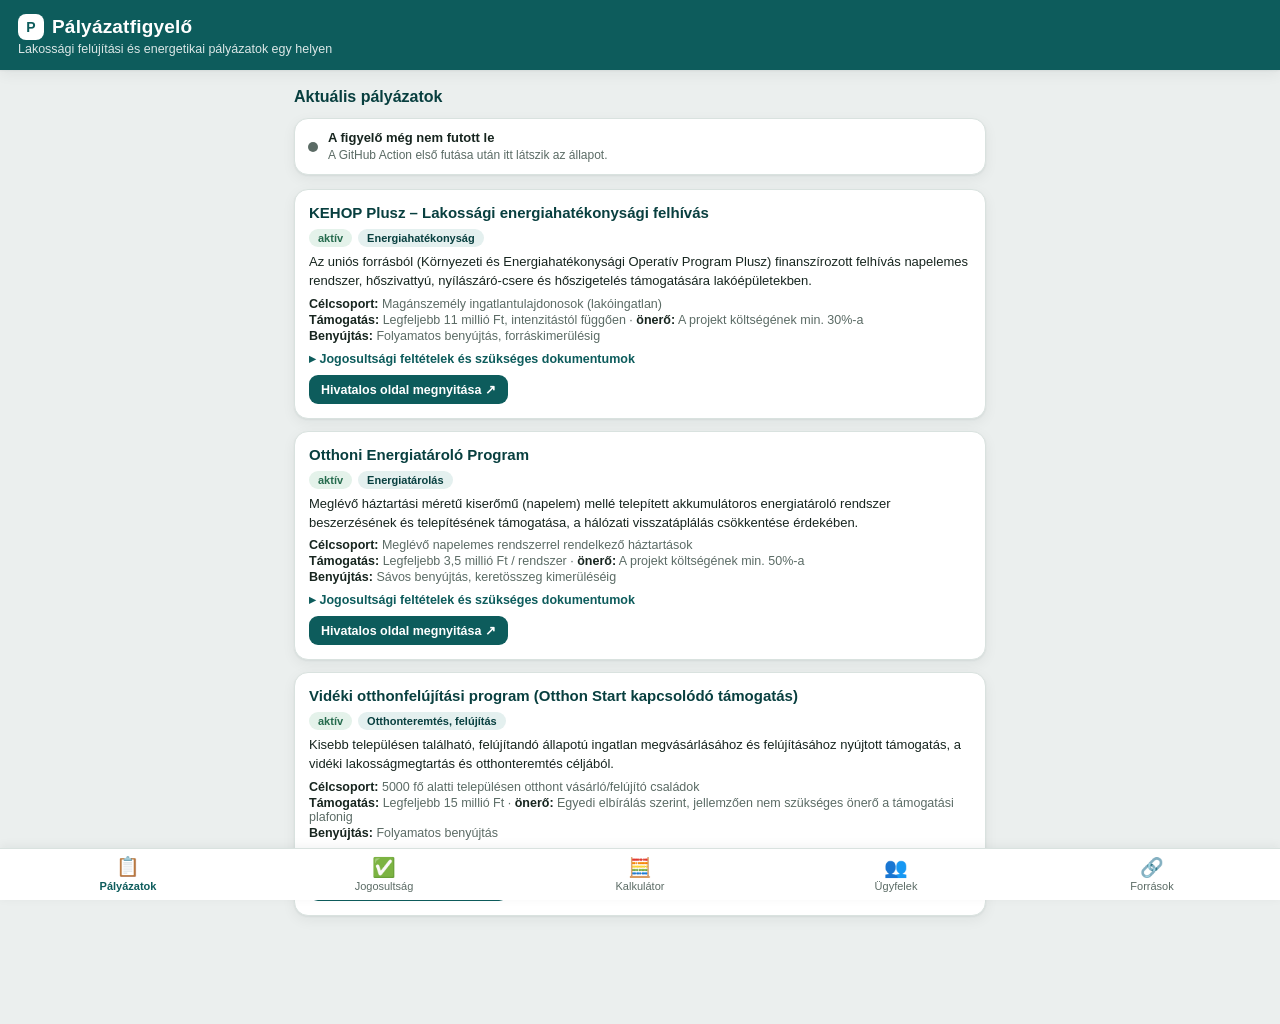
==== palyazatfigyelo.html @ 21b7b40d "Pályázatfigyelő PWA: localStorage, adat-kiszervezés, hírfigyelő és GitHub Actions - palyazatfigyelo." ====
<!doctype html>
<html lang="hu">
<head>
<meta charset="UTF-8">
<meta name="viewport" content="width=device-width, initial-scale=1, viewport-fit=cover">
<title>Pályázatfigyelő</title>
<meta name="description" content="Lakossági felújítási és energetikai pályázatok (KEHOP Plusz, Otthoni Energiatároló Program, vidéki otthonfelújítás) nyomon követése, jogosultság-ellenőrzés, kalkulátor és ügyfélkezelés.">

<!-- PWA -->
<link rel="manifest" href="manifest.json">
<meta name="theme-color" content="#0D5C5C">

<!-- iOS / apple specifikus meta tagek: enélkül kezdőképernyőről nem standalone-ként indul -->
<meta name="apple-mobile-web-app-capable" content="yes">
<meta name="mobile-web-app-capable" content="yes">
<meta name="apple-mobile-web-app-status-bar-style" content="black-translucent">
<meta name="apple-mobile-web-app-title" content="Pályázatfigyelő">
<link rel="apple-touch-icon" href="icons/apple-touch-icon.png">
<link rel="icon" type="image/png" sizes="192x192" href="icons/icon-192.png">
<link rel="icon" type="image/png" sizes="512x512" href="icons/icon-512.png">

<style>
  :root{
    --teal:#0D5C5C;
    --teal-dark:#083F3F;
    --teal-light:#E4F0EF;
    --bg:#EBEFEE;
    --card:#FFFFFF;
    --ink:#17251F;
    --muted:#5B6B65;
    --line:#D9E2DF;
    --amber:#B8681B;
    --amber-bg:#FBEEE0;
    --red:#A6332B;
    --red-bg:#FBE7E5;
    --green:#256B4D;
    --green-bg:#E4F2EA;
    --radius:14px;
    --shadow:0 1px 2px rgba(15,40,35,.06), 0 4px 14px rgba(15,40,35,.06);
  }
  *{box-sizing:border-box;}
  html,body{margin:0;padding:0;}
  body{
    background:var(--bg);
    color:var(--ink);
    font-family:"Segoe UI",-apple-system,BlinkMacSystemFont,Roboto,"Helvetica Neue",Arial,sans-serif;
    -webkit-font-smoothing:antialiased;
    min-height:100vh;
    padding-bottom:calc(72px + env(safe-area-inset-bottom));
  }
  header.appbar{
    position:sticky; top:0; z-index:20;
    background:var(--teal);
    color:#fff;
    padding:calc(14px + env(safe-area-inset-top)) 18px 14px;
    box-shadow:var(--shadow);
  }
  header.appbar h1{
    margin:0; font-size:19px; font-weight:700; letter-spacing:.2px;
    display:flex; align-items:center; gap:8px;
  }
  header.appbar h1 .logo{
    width:26px;height:26px;border-radius:8px;background:#fff;color:var(--teal);
    display:flex;align-items:center;justify-content:center;font-weight:800;font-size:14px;
    flex:none;
  }
  header.appbar p{margin:2px 0 0;font-size:12.5px;opacity:.85;}

  main{max-width:720px;margin:0 auto;padding:16px 14px 24px;}
  section.tab{display:none;}
  section.tab.active{display:block;animation:fade .15s ease-out;}
  @keyframes fade{from{opacity:0;transform:translateY(4px);}to{opacity:1;transform:none;}}

  h2.tab-title{font-size:16px;margin:2px 0 12px;color:var(--teal-dark);}

  nav.tabbar{
    position:fixed; bottom:0; left:0; right:0; z-index:30;
    background:#fff; border-top:1px solid var(--line);
    display:flex;
    padding-bottom:env(safe-area-inset-bottom);
    box-shadow:0 -2px 10px rgba(15,40,35,.06);
  }
  nav.tabbar button{
    flex:1; background:none; border:none; cursor:pointer;
    display:flex; flex-direction:column; align-items:center; gap:3px;
    padding:9px 2px 8px; color:var(--muted); font-size:11px; font-family:inherit;
  }
  nav.tabbar button .ico{font-size:19px;line-height:1;}
  nav.tabbar button.active{color:var(--teal);font-weight:700;}
  nav.tabbar button.active .ico{transform:translateY(-1px);}

  /* Status bar (figyelő) */
  .watchbar{
    display:flex; align-items:center; gap:10px;
    background:var(--card); border:1px solid var(--line); border-radius:var(--radius);
    padding:11px 13px; margin-bottom:14px; box-shadow:var(--shadow); cursor:pointer;
  }
  .watchbar .dot{width:10px;height:10px;border-radius:50%;flex:none;background:var(--muted);}
  .watchbar.ok .dot{background:var(--green);}
  .watchbar.alert .dot{background:var(--red);}
  .watchbar.warn .dot{background:var(--amber);}
  .watchbar .txt{flex:1;min-width:0;}
  .watchbar .txt b{display:block;font-size:13px;}
  .watchbar .txt span{font-size:12px;color:var(--muted);}
  .watchbar .badge-new{
    background:var(--red); color:#fff; font-size:10.5px; font-weight:700;
    padding:2px 7px; border-radius:20px; flex:none;
  }

  /* Cards */
  .card{
    background:var(--card); border:1px solid var(--line); border-radius:var(--radius);
    padding:14px; margin-bottom:12px; box-shadow:var(--shadow);
  }
  .card h3{margin:0 0 4px; font-size:15px; color:var(--teal-dark);}
  .card .meta-row{display:flex;flex-wrap:wrap;gap:6px;margin:8px 0 6px;}
  .pill{
    font-size:11px; font-weight:600; padding:3px 9px; border-radius:20px;
    background:var(--teal-light); color:var(--teal-dark);
  }
  .pill.status-aktív{background:var(--green-bg);color:var(--green);}
  .pill.status-tervezett{background:var(--amber-bg);color:var(--amber);}
  .pill.status-lezárt{background:var(--red-bg);color:var(--red);}
  .pill.changed{background:var(--red-bg);color:var(--red);}
  .summary{font-size:13px;color:var(--ink);line-height:1.45;margin:6px 0;}
  .kv{font-size:12.5px;color:var(--muted);margin:2px 0;}
  .kv b{color:var(--ink);font-weight:600;}
  details{margin-top:8px;}
  details summary{cursor:pointer;font-size:12.5px;color:var(--teal);font-weight:600;list-style:none;}
  details summary::-webkit-details-marker{display:none;}
  details summary::before{content:"▸ ";}
  details[open] summary::before{content:"▾ ";}
  details ul{margin:8px 0 0;padding-left:18px;font-size:12.5px;color:var(--ink);}
  details ul li{margin-bottom:4px;}
  .card .link{
    display:inline-block;margin-top:9px;font-size:12.5px;font-weight:700;color:#fff;
    background:var(--teal);padding:7px 12px;border-radius:9px;text-decoration:none;
  }

  /* Forms / inputs */
  label{display:block;font-size:12.5px;font-weight:600;color:var(--ink);margin:10px 0 4px;}
  input[type=text],input[type=number],input[type=tel],input[type=email],select,textarea{
    width:100%;padding:10px 11px;border:1px solid var(--line);border-radius:10px;
    font-size:14px;font-family:inherit;background:#fff;color:var(--ink);
  }
  textarea{min-height:64px;resize:vertical;}
  .radiorow{display:flex;gap:8px;margin-top:4px;flex-wrap:wrap;}
  .radiorow button{
    flex:1;min-width:70px;padding:9px 6px;border-radius:10px;border:1px solid var(--line);
    background:#fff;font-size:12.5px;font-weight:600;color:var(--muted);cursor:pointer;font-family:inherit;
  }
  .radiorow button.sel{background:var(--teal);border-color:var(--teal);color:#fff;}
  .btn{
    display:inline-block;background:var(--teal);color:#fff;border:none;border-radius:10px;
    padding:10px 16px;font-size:13.5px;font-weight:700;cursor:pointer;font-family:inherit;
  }
  .btn.secondary{background:#fff;color:var(--teal);border:1px solid var(--teal);}
  .btn.danger{background:var(--red);}
  .btn-row{display:flex;gap:8px;margin-top:12px;flex-wrap:wrap;}

  .q-card{background:var(--card);border:1px solid var(--line);border-radius:var(--radius);padding:13px;margin-bottom:10px;box-shadow:var(--shadow);}
  .q-card p{margin:0 0 6px;font-size:13.5px;font-weight:600;}
  .elig-result{border-radius:var(--radius);padding:13px;margin-bottom:12px;border:1px solid var(--line);}
  .elig-result.good{background:var(--green-bg);border-color:var(--green);}
  .elig-result.bad{background:var(--red-bg);border-color:var(--red);}
  .elig-result.unknown{background:var(--amber-bg);border-color:var(--amber);}
  .elig-result h4{margin:0 0 4px;font-size:14px;}
  .elig-result p{margin:0;font-size:12.5px;color:var(--muted);}

  .checklist label.chk{display:flex;align-items:center;gap:8px;font-weight:500;font-size:13px;margin:6px 0;}
  .checklist input[type=checkbox]{width:17px;height:17px;accent-color:var(--teal);flex:none;}

  .calc-result{
    margin-top:14px;background:var(--teal);color:#fff;border-radius:var(--radius);padding:16px;
  }
  .calc-result .amount{font-size:26px;font-weight:800;}
  .calc-result .label{font-size:12px;opacity:.85;margin-bottom:2px;}
  .calc-result .note{font-size:11.5px;opacity:.8;margin-top:8px;}

  .client-card .top-row{display:flex;justify-content:space-between;align-items:flex-start;gap:8px;}
  .client-card .name{font-size:15px;font-weight:700;}
  .empty{color:var(--muted);font-size:13px;text-align:center;padding:26px 10px;}
  .disclaimer{font-size:11.5px;color:var(--muted);text-align:center;margin-top:18px;line-height:1.5;}
  select.status-select{margin-top:8px;}

  ::selection{background:var(--teal-light);}
</style>
</head>
<body>

<header class="appbar">
  <h1><span class="logo">P</span> Pályázatfigyelő</h1>
  <p>Lakossági felújítási és energetikai pályázatok egy helyen</p>
</header>

<main>

  <!-- 1. PÁLYÁZATOK -->
  <section id="tab-palyazatok" class="tab active">
    <h2 class="tab-title">Aktuális pályázatok</h2>
    <div id="watchbar" class="watchbar">
      <span class="dot"></span>
      <span class="txt"><b>Figyelő betöltése…</b><span>—</span></span>
    </div>
    <div id="programList"></div>
  </section>

  <!-- 2. JOGOSULTSÁG -->
  <section id="tab-jogosultsag" class="tab">
    <h2 class="tab-title">Jogosultság-ellenőrzés</h2>
    <p class="kv" style="margin-bottom:10px;">Válaszolj az alábbi kérdésekre, és megmutatjuk, mely programoknak felelhetsz meg. A válaszok csak a saját eszközödön, helyben tárolódnak.</p>
    <div id="questionList"></div>
    <h2 class="tab-title" style="margin-top:18px;">Eredmény</h2>
    <div id="eligResults"></div>
  </section>

  <!-- 3. KALKULÁTOR -->
  <section id="tab-kalkulator" class="tab">
    <h2 class="tab-title">Támogatás-kalkulátor</h2>
    <p class="kv" style="margin-bottom:6px;">Tájékoztató jellegű becslés a várható támogatás összegéről — nem helyettesíti a hivatalos elbírálást.</p>
    <label for="calcProgram">Program</label>
    <select id="calcProgram"></select>
    <label for="calcCost">Tervezett bruttó projektköltség (Ft)</label>
    <input type="number" id="calcCost" min="0" step="10000" placeholder="pl. 8000000">
    <div class="btn-row"><button class="btn" id="calcBtn">Becslés kiszámítása</button></div>
    <div id="calcResult"></div>
  </section>

  <!-- 4. ÜGYFELEK -->
  <section id="tab-ugyfelek" class="tab">
    <h2 class="tab-title">Ügyfelek</h2>
    <details id="newClientBox">
      <summary style="font-size:13.5px;">+ Új ügyfél / projekt hozzáadása</summary>
      <div class="card" style="margin-top:8px;">
        <label for="cName">Név</label>
        <input type="text" id="cName" placeholder="Kovács Anna">
        <label for="cContact">Elérhetőség</label>
        <input type="text" id="cContact" placeholder="telefon vagy e-mail">
        <label for="cProgram">Érintett program</label>
        <select id="cProgram"></select>
        <label for="cNote">Megjegyzés</label>
        <textarea id="cNote" placeholder="pl. napelemes rendszer cseréje, 6 kW"></textarea>
        <div class="btn-row"><button class="btn" id="addClientBtn">Ügyfél mentése</button></div>
      </div>
    </details>
    <div id="clientList" style="margin-top:12px;"></div>
  </section>

  <!-- 5. FORRÁSOK -->
  <section id="tab-forrasok" class="tab">
    <h2 class="tab-title">Hivatalos és figyelt források</h2>
    <div id="sourceWatchbar" class="watchbar"><span class="dot"></span><span class="txt"><b>Figyelő betöltése…</b><span>—</span></span></div>
    <div id="sourceList"></div>
    <p class="disclaimer">Az adatok tájékoztató jellegűek, a mindenkori hivatalos feltételeket a fenti forrásokon ellenőrizd. A figyelő a forrásoldalak szöveges tartalmának változását észleli, nem a hivatalos állásfoglalást helyettesíti.</p>
  </section>

</main>

<nav class="tabbar">
  <button data-tab="palyazatok" class="active"><span class="ico">📋</span>Pályázatok</button>
  <button data-tab="jogosultsag"><span class="ico">✅</span>Jogosultság</button>
  <button data-tab="kalkulator"><span class="ico">🧮</span>Kalkulátor</button>
  <button data-tab="ugyfelek"><span class="ico">👥</span>Ügyfelek</button>
  <button data-tab="forrasok"><span class="ico">🔗</span>Források</button>
</nav>

<script>
(function(){
  "use strict";

  /* ============================================================
     1. TÁROLÁS — localStorage-alapú, async wrapper.
     A hívó kód sGet/sSet-et await-tel hívja, mintha külső storage
     lenne; privát böngészőmódban / letiltott localStorage esetén
     memóriabeli fallback-re esik vissza, nem dob hibát.
     ============================================================ */
  const memoryStore = {};
  async function sGet(key, fallback){
    try{
      const raw = window.localStorage.getItem(key);
      if(raw === null || raw === undefined) return fallback;
      return JSON.parse(raw);
    }catch(err){
      return Object.prototype.hasOwnProperty.call(memoryStore, key) ? memoryStore[key] : fallback;
    }
  }
  async function sSet(key, value){
    try{
      window.localStorage.setItem(key, JSON.stringify(value));
    }catch(err){
      memoryStore[key] = value;
    }
    return value;
  }

  const KEY_CHECKS = "pf:checks";     // { [clientId]: { [docIndex]: bool } }
  const KEY_PROJECTS = "pf:projects"; // [{ id, name, contact, programId, status, note, createdAt }]
  const KEY_ANSWERS = "pf:answers";   // { [questionId]: "yes"|"no"|"unknown" }
  const KEY_WEEKLY = "pf:weekly";     // { lastSeenRunAt: ISO|null }

  /* ============================================================
     2. ADATOK — programs.json / sources.json fetch, beágyazott
     fallback offline / fetch-hiba esetén.
     ============================================================ */
  const FALLBACK_PROGRAMS = [
    {
      id:"kehop-plusz", name:"KEHOP Plusz – Lakossági energiahatékonysági felhívás", shortName:"KEHOP Plusz",
      category:"Energiahatékonyság", targetGroup:"Magánszemély ingatlantulajdonosok",
      subsidyType:"Vissza nem térítendő támogatás", maxAmount:"Legfeljebb 11 millió Ft",
      ownContribution:"min. 30%", deadline:"Folyamatos, forráskimerülésig", status:"aktív",
      summary:"Napelem, hőszivattyú, nyílászáró-csere és hőszigetelés támogatása lakóépületekben.",
      eligibility:["Tulajdonos vagy résztulajdonos","Életvitelszerű lakhatás","Nincs köztartozás"],
      requiredDocs:["Tulajdoni lap","Energetikai tanúsítvány","Kivitelezői árajánlat"],
      applyUrl:"https://www.palyazat.gov.hu/palyazatok", watchUrl:"https://www.palyazat.gov.hu/palyazatok", lastChanged:null
    },
    {
      id:"energiatarolo", name:"Otthoni Energiatároló Program", shortName:"Energiatároló Program",
      category:"Energiatárolás", targetGroup:"Meglévő napelemes háztartások",
      subsidyType:"Vissza nem térítendő támogatás", maxAmount:"Legfeljebb 3,5 millió Ft",
      ownContribution:"min. 50%", deadline:"Sávos, keretkimerülésig", status:"aktív",
      summary:"Akkumulátoros energiatároló telepítésének támogatása meglévő napelem mellé.",
      eligibility:["Van engedélyezett napelemes rendszer","Engedélyes kivitelező telepít"],
      requiredDocs:["Kiserőmű engedély","Kivitelezői ajánlat"],
      applyUrl:"https://kormany.hu/energiaugyi-miniszterium/hirek", watchUrl:"https://kormany.hu/energiaugyi-miniszterium/hirek", lastChanged:null
    },
    {
      id:"videki-otthonfelujitas", name:"Vidéki otthonfelújítási program", shortName:"Vidéki otthonfelújítás",
      category:"Otthonteremtés, felújítás", targetGroup:"Kistelepülésen otthont vásárlók",
      subsidyType:"Vissza nem térítendő támogatás", maxAmount:"Legfeljebb 15 millió Ft",
      ownContribution:"egyedi elbírálás", deadline:"Folyamatos", status:"aktív",
      summary:"Kistelepülésen ingatlan vásárlásához és felújításához nyújtott támogatás.",
      eligibility:["5000 fő alatti település","Beköltözési szándék"],
      requiredDocs:["Adásvételi szerződés / tulajdoni lap","Felújítási árajánlat"],
      applyUrl:"https://www.otthonstartprogram.hu/", watchUrl:"https://www.otthonstartprogram.hu/", lastChanged:null
    }
  ];
  const FALLBACK_SOURCES = [
    {id:"palyazat-gov-felhivasok", name:"Pályázat.gov.hu – Aktuális felhívások", url:"https://www.palyazat.gov.hu/palyazatok", category:"Hivatalos pályázati portál", description:"Hivatalos felhívás-kereső."},
    {id:"energiaugyi-miniszterium-hirek", name:"Energiaügyi Minisztérium – Hírek", url:"https://kormany.hu/energiaugyi-miniszterium/hirek", category:"Minisztériumi hírfolyam", description:"Tárcaközlemények."},
    {id:"otthon-start-program", name:"Otthon Start Program", url:"https://www.otthonstartprogram.hu/", category:"Programoldal", description:"Hivatalos tájékoztató oldal."}
  ];

  let PROGRAMS = [];
  let SOURCES = [];
  let CHANGES = null;

  async function loadJSON(path, fallback){
    try{
      const res = await fetch(path, {cache:"no-store"});
      if(!res.ok) throw new Error("HTTP "+res.status);
      return await res.json();
    }catch(err){
      return fallback;
    }
  }

  /* ============================================================
     3. TAB VÁLTÁS
     ============================================================ */
  document.querySelectorAll("nav.tabbar button").forEach(btn=>{
    btn.addEventListener("click", ()=>{
      const tab = btn.dataset.tab;
      document.querySelectorAll("nav.tabbar button").forEach(b=>b.classList.toggle("active", b===btn));
      document.querySelectorAll("section.tab").forEach(s=>s.classList.toggle("active", s.id==="tab-"+tab));
      if(tab==="jogosultsag") renderEligibility();
    });
  });

  /* ============================================================
     4. FIGYELŐ SÁV (data/changes.json)
     ============================================================ */
  function fmtDateTime(iso){
    if(!iso) return "—";
    try{
      const d = new Date(iso);
      return d.toLocaleString("hu-HU", {year:"numeric",month:"2-digit",day:"2-digit",hour:"2-digit",minute:"2-digit"});
    }catch(e){ return iso; }
  }

  function changedUrlsSet(){
    const set = new Set();
    if(CHANGES && Array.isArray(CHANGES.results)){
      CHANGES.results.forEach(r=>{ if(r.changed) set.add(r.url); });
    }
    return set;
  }

  async function renderWatchbars(){
    const els = [document.getElementById("watchbar"), document.getElementById("sourceWatchbar")];
    if(!CHANGES){
      els.forEach(el=>{
        el.className = "watchbar";
        el.querySelector(".txt b").textContent = "A figyelő még nem futott le";
        el.querySelector(".txt span").textContent = "A GitHub Action első futása után itt látszik az állapot.";
      });
      return;
    }
    const results = Array.isArray(CHANGES.results) ? CHANGES.results : [];
    const changedCount = results.filter(r=>r.changed).length;
    const keywordCount = results.filter(r=>r.keywordHit).length;
    const errorCount = results.filter(r=>r.status==="error").length;
    const staleCount = results.filter(r=>(r.consecutiveFailures||0) >= 3).length;

    const weekly = await sGet(KEY_WEEKLY, {lastSeenRunAt:null});
    const isNew = CHANGES.runAt && CHANGES.runAt !== weekly.lastSeenRunAt && (changedCount>0);

    let cls = "ok", title, sub;
    if(keywordCount>0){
      cls="alert";
      title = keywordCount+" forrásnál kulcsszavas találat (pl. határidő, felfüggesztés)";
    } else if(changedCount>0){
      cls="warn";
      title = changedCount+" forrás tartalma változott";
    } else {
      title = "Nincs új változás egyik figyelt forrásnál sem";
    }
    sub = "Utolsó ellenőrzés: "+fmtDateTime(CHANGES.runAt);
    if(errorCount>0) sub += " · "+errorCount+" forrás nem volt elérhető";
    if(staleCount>0) sub += " · "+staleCount+" forrás 3+ próbálkozás óta nem elérhető, ellenőrizd";

    els.forEach(el=>{
      el.className = "watchbar "+cls;
      el.querySelector(".txt b").textContent = title;
      el.querySelector(".txt span").textContent = sub;
      const existingBadge = el.querySelector(".badge-new");
      if(existingBadge) existingBadge.remove();
      if(isNew){
        const b = document.createElement("span");
        b.className = "badge-new";
        b.textContent = "ÚJ";
        el.appendChild(b);
      }
      el.onclick = async ()=>{
        if(CHANGES.runAt) await sSet(KEY_WEEKLY, {lastSeenRunAt: CHANGES.runAt});
        renderWatchbars();
      };
    });
  }

  /* ============================================================
     5. PÁLYÁZATOK TAB
     ============================================================ */
  function renderPrograms(){
    const wrap = document.getElementById("programList");
    wrap.innerHTML = "";
    const changed = changedUrlsSet();
    if(PROGRAMS.length===0){
      wrap.innerHTML = '<p class="empty">Nincs betölthető pályázati adat.</p>';
      return;
    }
    PROGRAMS.forEach(p=>{
      const isChanged = p.watchUrl && changed.has(p.watchUrl);
      const el = document.createElement("div");
      el.className = "card";
      el.innerHTML = `
        <h3>${escapeHtml(p.name)}</h3>
        <div class="meta-row">
          <span class="pill status-${escapeHtml(p.status||"")}">${escapeHtml(p.status||"")}</span>
          <span class="pill">${escapeHtml(p.category||"")}</span>
          ${isChanged ? '<span class="pill changed">⚡ változás észlelve</span>' : ""}
        </div>
        <p class="summary">${escapeHtml(p.summary||"")}</p>
        <p class="kv"><b>Célcsoport:</b> ${escapeHtml(p.targetGroup||"—")}</p>
        <p class="kv"><b>Támogatás:</b> ${escapeHtml(p.maxAmount||"—")} · <b>önerő:</b> ${escapeHtml(p.ownContribution||"—")}</p>
        <p class="kv"><b>Benyújtás:</b> ${escapeHtml(p.deadline||"—")}</p>
        <details>
          <summary>Jogosultsági feltételek és szükséges dokumentumok</summary>
          <ul>${(p.eligibility||[]).map(e=>`<li>${escapeHtml(e)}</li>`).join("")}</ul>
          <ul>${(p.requiredDocs||[]).map(e=>`<li>📄 ${escapeHtml(e)}</li>`).join("")}</ul>
        </details>
        ${p.applyUrl ? `<a class="link" href="${escapeAttr(p.applyUrl)}" target="_blank" rel="noopener">Hivatalos oldal megnyitása ↗</a>` : ""}
      `;
      wrap.appendChild(el);
    });
  }

  /* ============================================================
     6. JOGOSULTSÁG TAB
     ============================================================ */
  const QUESTIONS = [
    {id:"owner", text:"Ön tulajdonosa vagy résztulajdonosa a felújítandó / megvásárolandó ingatlannak?"},
    {id:"resident", text:"Az ingatlan lakófunkciójú, és Ön életvitelszerűen ott lakik (vagy oda költözik)?"},
    {id:"no_debt", text:"Nincs Önnek vagy háztartásának köztartozása?"},
    {id:"small_settlement", text:"Az ingatlan 5000 fő alatti településen található?"},
    {id:"has_solar", text:"Van már működő, engedélyezett napelemes rendszere?"}
  ];
  // Melyik program mely kérdésekre vár "yes" választ a valószínű jogosultsághoz
  const PROGRAM_REQUIREMENTS = {
    "kehop-plusz": ["owner","resident","no_debt"],
    "energiatarolo": ["has_solar","no_debt"],
    "videki-otthonfelujitas": ["small_settlement","resident","no_debt"]
  };

  let answersCache = null;

  async function renderQuestions(){
    answersCache = await sGet(KEY_ANSWERS, {});
    const wrap = document.getElementById("questionList");
    wrap.innerHTML = "";
    QUESTIONS.forEach(q=>{
      const cur = answersCache[q.id] || "unknown";
      const el = document.createElement("div");
      el.className = "q-card";
      el.innerHTML = `
        <p>${escapeHtml(q.text)}</p>
        <div class="radiorow" data-q="${q.id}">
          <button data-v="yes" class="${cur==='yes'?'sel':''}">Igen</button>
          <button data-v="no" class="${cur==='no'?'sel':''}">Nem</button>
          <button data-v="unknown" class="${cur==='unknown'?'sel':''}">Nem tudom</button>
        </div>
      `;
      wrap.appendChild(el);
    });
    wrap.querySelectorAll(".radiorow button").forEach(btn=>{
      btn.addEventListener("click", async ()=>{
        const row = btn.closest(".radiorow");
        const qid = row.dataset.q;
        answersCache[qid] = btn.dataset.v;
        row.querySelectorAll("button").forEach(b=>b.classList.toggle("sel", b===btn));
        await sSet(KEY_ANSWERS, answersCache);
        renderEligibilityResults();
      });
    });
  }

  function renderEligibilityResults(){
    const wrap = document.getElementById("eligResults");
    wrap.innerHTML = "";
    if(!answersCache) return;
    PROGRAMS.forEach(p=>{
      const req = PROGRAM_REQUIREMENTS[p.id] || [];
      let good=0, bad=0, unknown=0;
      req.forEach(qid=>{
        const a = answersCache[qid];
        if(a==="yes") good++;
        else if(a==="no") bad++;
        else unknown++;
      });
      let cls, title;
      if(req.length===0 || (good===0 && bad===0 && unknown===0)){
        cls="unknown"; title="Nincs elég információ";
      } else if(bad>0){
        cls="bad"; title="Valószínűleg nem felel meg";
      } else if(unknown>0){
        cls="unknown"; title="Töltsd ki a hiányzó válaszokat";
      } else {
        cls="good"; title="Valószínűleg jogosult";
      }
      const el = document.createElement("div");
      el.className = "elig-result "+cls;
      el.innerHTML = `<h4>${escapeHtml(p.shortName||p.name)} — ${title}</h4><p>${escapeHtml(p.summary||"")}</p>`;
      wrap.appendChild(el);
    });
  }

  async function renderEligibility(){
    await renderQuestions();
    renderEligibilityResults();
  }

  /* ============================================================
     7. KALKULÁTOR TAB
     ============================================================ */
  // Egyszerűsített, tájékoztató jellegű intenzitás- és plafonértékek programonként.
  const CALC_RULES = {
    "kehop-plusz": {intensity:0.70, cap:11000000},
    "energiatarolo": {intensity:0.50, cap:3500000},
    "videki-otthonfelujitas": {intensity:1.00, cap:15000000}
  };

  function populateProgramSelects(){
    const selects = [document.getElementById("calcProgram"), document.getElementById("cProgram")];
    selects.forEach(sel=>{
      sel.innerHTML = "";
      PROGRAMS.forEach(p=>{
        const opt = document.createElement("option");
        opt.value = p.id;
        opt.textContent = p.shortName || p.name;
        sel.appendChild(opt);
      });
    });
  }

  document.getElementById("calcBtn").addEventListener("click", ()=>{
    const progId = document.getElementById("calcProgram").value;
    const cost = parseFloat(document.getElementById("calcCost").value);
    const resultEl = document.getElementById("calcResult");
    const prog = PROGRAMS.find(p=>p.id===progId);
    if(!prog || !cost || cost<=0){
      resultEl.innerHTML = '<p class="empty">Adj meg egy érvényes projektköltséget a becsléshez.</p>';
      return;
    }
    const rule = CALC_RULES[progId] || {intensity:0.5, cap:5000000};
    const raw = cost * rule.intensity;
    const grant = Math.min(raw, rule.cap);
    resultEl.innerHTML = `
      <div class="calc-result">
        <div class="label">Becsült támogatás — ${escapeHtml(prog.shortName||prog.name)}</div>
        <div class="amount">${Math.round(grant).toLocaleString("hu-HU")} Ft</div>
        <div class="note">Számítás: projektköltség × ${Math.round(rule.intensity*100)}%, legfeljebb ${rule.cap.toLocaleString("hu-HU")} Ft. A tényleges összeg a felhívás aktuális feltételeitől függ — ez csak tájékoztató becslés.</div>
      </div>
    `;
  });

  /* ============================================================
     8. ÜGYFELEK TAB
     ============================================================ */
  const STATUSES = ["érdeklődő","előkészítés alatt","benyújtva","elbírálás alatt","jóváhagyva","elutasítva"];

  function uid(){ return "c"+Date.now().toString(36)+Math.random().toString(36).slice(2,7); }

  async function renderClients(){
    const projects = await sGet(KEY_PROJECTS, []);
    const checks = await sGet(KEY_CHECKS, {});
    const wrap = document.getElementById("clientList");
    wrap.innerHTML = "";
    if(projects.length===0){
      wrap.innerHTML = '<p class="empty">Még nincs felvett ügyfél. Az adatok kizárólag ezen az eszközön, helyben tárolódnak.</p>';
      return;
    }
    projects.slice().reverse().forEach(c=>{
      const prog = PROGRAMS.find(p=>p.id===c.programId);
      const docs = prog ? (prog.requiredDocs||[]) : [];
      const clientChecks = checks[c.id] || {};
      const doneCount = docs.filter((_,i)=>clientChecks[i]).length;
      const el = document.createElement("div");
      el.className = "card client-card";
      el.innerHTML = `
        <div class="top-row">
          <div>
            <div class="name">${escapeHtml(c.name)}</div>
            <div class="kv">${escapeHtml(c.contact||"")}</div>
          </div>
          <button class="btn danger" data-del="${c.id}" style="padding:6px 10px;font-size:11.5px;">Törlés</button>
        </div>
        <p class="kv" style="margin-top:8px;"><b>Program:</b> ${escapeHtml(prog ? (prog.shortName||prog.name) : "—")}</p>
        ${c.note ? `<p class="summary">${escapeHtml(c.note)}</p>` : ""}
        <label style="margin-top:10px;">Állapot</label>
        <select class="status-select" data-status="${c.id}">
          ${STATUSES.map(s=>`<option value="${escapeAttr(s)}" ${s===c.status?"selected":""}>${escapeHtml(s)}</option>`).join("")}
        </select>
        ${docs.length ? `
          <details ${doneCount>0 && doneCount<docs.length ? "open":""}>
            <summary>Dokumentum-checklist (${doneCount}/${docs.length})</summary>
            <div class="checklist">
              ${docs.map((d,i)=>`
                <label class="chk">
                  <input type="checkbox" data-check="${c.id}" data-idx="${i}" ${clientChecks[i]?"checked":""}>
                  ${escapeHtml(d)}
                </label>
              `).join("")}
            </div>
          </details>
        ` : ""}
      `;
      wrap.appendChild(el);
    });

    wrap.querySelectorAll("[data-del]").forEach(btn=>{
      btn.addEventListener("click", async ()=>{
        if(!confirm("Biztosan törlöd ezt az ügyfelet? A művelet nem vonható vissza.")) return;
        const id = btn.dataset.del;
        const list = (await sGet(KEY_PROJECTS, [])).filter(c=>c.id!==id);
        await sSet(KEY_PROJECTS, list);
        const allChecks = await sGet(KEY_CHECKS, {});
        delete allChecks[id];
        await sSet(KEY_CHECKS, allChecks);
        renderClients();
      });
    });
    wrap.querySelectorAll("[data-status]").forEach(sel=>{
      sel.addEventListener("change", async ()=>{
        const id = sel.dataset.status;
        const list = await sGet(KEY_PROJECTS, []);
        const item = list.find(c=>c.id===id);
        if(item){ item.status = sel.value; await sSet(KEY_PROJECTS, list); }
      });
    });
    wrap.querySelectorAll("[data-check]").forEach(cb=>{
      cb.addEventListener("change", async ()=>{
        const id = cb.dataset.check;
        const idx = cb.dataset.idx;
        const allChecks = await sGet(KEY_CHECKS, {});
        if(!allChecks[id]) allChecks[id] = {};
        allChecks[id][idx] = cb.checked;
        await sSet(KEY_CHECKS, allChecks);
      });
    });
  }

  document.getElementById("addClientBtn").addEventListener("click", async ()=>{
    const name = document.getElementById("cName").value.trim();
    if(!name){ alert("Add meg az ügyfél nevét."); return; }
    const newClient = {
      id: uid(),
      name,
      contact: document.getElementById("cContact").value.trim(),
      programId: document.getElementById("cProgram").value,
      status: STATUSES[0],
      note: document.getElementById("cNote").value.trim(),
      createdAt: new Date().toISOString()
    };
    const list = await sGet(KEY_PROJECTS, []);
    list.push(newClient);
    await sSet(KEY_PROJECTS, list);
    document.getElementById("cName").value = "";
    document.getElementById("cContact").value = "";
    document.getElementById("cNote").value = "";
    document.getElementById("newClientBox").open = false;
    renderClients();
  });

  /* ============================================================
     9. FORRÁSOK TAB
     ============================================================ */
  function renderSources(){
    const wrap = document.getElementById("sourceList");
    wrap.innerHTML = "";
    if(SOURCES.length===0){
      wrap.innerHTML = '<p class="empty">Nincs betölthető forrás.</p>';
      return;
    }
    const statusById = {};
    if(CHANGES && Array.isArray(CHANGES.results)){
      CHANGES.results.forEach(r=>{ statusById[r.id] = r; });
    }
    SOURCES.forEach(s=>{
      const st = statusById[s.id];
      let badge = "";
      if(st){
        if(st.status==="error") badge = '<span class="pill" style="background:var(--red-bg);color:var(--red);">nem elérhető</span>';
        else if(st.keywordHit) badge = '<span class="pill changed">⚡ kulcsszavas találat</span>';
        else if(st.changed) badge = '<span class="pill changed">változás</span>';
      }
      const el = document.createElement("div");
      el.className = "card";
      el.innerHTML = `
        <h3>${escapeHtml(s.name)}</h3>
        <div class="meta-row"><span class="pill">${escapeHtml(s.category||"")}</span>${badge}</div>
        <p class="summary">${escapeHtml(s.description||"")}</p>
        <a class="link" href="${escapeAttr(s.url)}" target="_blank" rel="noopener">Megnyitás ↗</a>
      `;
      wrap.appendChild(el);
    });
  }

  /* ============================================================
     10. SEGÉDFÜGGVÉNYEK
     ============================================================ */
  function escapeHtml(str){
    return String(str==null?"":str).replace(/[&<>"']/g, c=>({
      "&":"&amp;","<":"&lt;",">":"&gt;",'"':"&quot;","'":"&#39;"
    }[c]));
  }
  function escapeAttr(str){ return escapeHtml(str); }

  /* ============================================================
     11. INDÍTÁS
     ============================================================ */
  async function init(){
    const [programs, sources, changes] = await Promise.all([
      loadJSON("data/programs.json", FALLBACK_PROGRAMS),
      loadJSON("data/sources.json", FALLBACK_SOURCES),
      loadJSON("data/changes.json", null)
    ]);
    PROGRAMS = programs;
    SOURCES = sources;
    CHANGES = changes;

    renderPrograms();
    renderSources();
    populateProgramSelects();
    renderClients();
    await renderWatchbars();
  }

  init();

  // Service worker regisztráció (csak https / localhost, támogatott böngészőben)
  if("serviceWorker" in navigator){
    window.addEventListener("load", ()=>{
      navigator.serviceWorker.register("sw.js").catch(()=>{ /* néma hiba: SW nélkül is működik az app */ });
    });
  }
})();
</script>
</body>
</html>
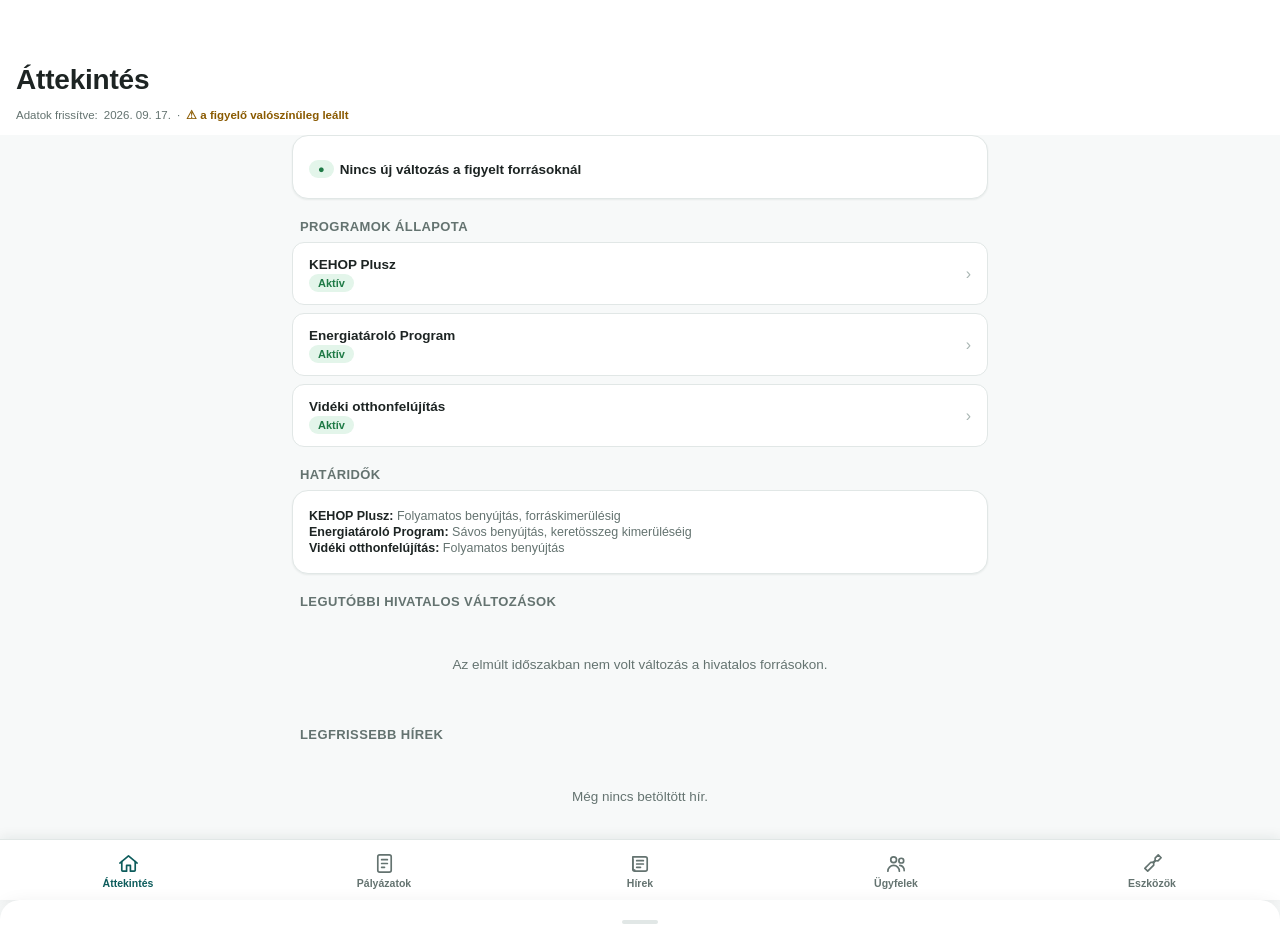
==== commit 5de4b96c: "feat: teljes felület-újratervezés (§1-§2) — hash routing, 5 fül, dark mode, forrás-tier jelvények Át" ====
--- a/palyazatfigyelo.html
+++ b/palyazatfigyelo.html
@@ -4,11 +4,12 @@
 <meta charset="UTF-8">
 <meta name="viewport" content="width=device-width, initial-scale=1, viewport-fit=cover">
 <title>Pályázatfigyelő</title>
-<meta name="description" content="Lakossági felújítási és energetikai pályázatok (KEHOP Plusz, Otthoni Energiatároló Program, vidéki otthonfelújítás) nyomon követése, jogosultság-ellenőrzés, kalkulátor és ügyfélkezelés.">
+<meta name="description" content="Lakossági felújítási és energetikai pályázatok (KEHOP Plusz, Otthoni Energiatároló Program, vidéki otthonfelújítás) nyomon követése, jogosultság-ellenőrzés, kalkulátor, ügyfélkezelés és hírfigyelés.">
 
 <!-- PWA -->
 <link rel="manifest" href="manifest.json">
-<meta name="theme-color" content="#0D5C5C">
+<meta name="theme-color" content="#0D5C5C" media="(prefers-color-scheme: light)">
+<meta name="theme-color" content="#121615" media="(prefers-color-scheme: dark)">
 
 <!-- iOS / apple specifikus meta tagek: enélkül kezdőképernyőről nem standalone-ként indul -->
 <meta name="apple-mobile-web-app-capable" content="yes">
@@ -20,215 +21,372 @@
 <link rel="icon" type="image/png" sizes="512x512" href="icons/icon-512.png">
 
 <style>
+  /* ============================================================
+     DESIGN TOKENS
+     ============================================================ */
   :root{
     --teal:#0D5C5C;
     --teal-dark:#083F3F;
     --teal-light:#E4F0EF;
-    --bg:#EBEFEE;
-    --card:#FFFFFF;
-    --ink:#17251F;
-    --muted:#5B6B65;
-    --line:#D9E2DF;
-    --amber:#B8681B;
-    --amber-bg:#FBEEE0;
-    --red:#A6332B;
-    --red-bg:#FBE7E5;
-    --green:#256B4D;
-    --green-bg:#E4F2EA;
-    --radius:14px;
-    --shadow:0 1px 2px rgba(15,40,35,.06), 0 4px 14px rgba(15,40,35,.06);
-  }
+    --on-teal:#FFFFFF;
+
+    /* 9-lépéses hideg szürke skála */
+    --gray-50:#F7F9F9;
+    --gray-100:#EEF2F1;
+    --gray-200:#E1E7E6;
+    --gray-300:#CBD5D3;
+    --gray-400:#A9B6B3;
+    --gray-500:#84928F;
+    --gray-600:#647370;
+    --gray-700:#4A5654;
+    --gray-800:#333D3B;
+    --gray-900:#1D2423;
+
+    --bg:var(--gray-50);
+    --surface:#FFFFFF;
+    --surface-2:var(--gray-100);
+    --ink:var(--gray-900);
+    --muted:var(--gray-600);
+    --line:var(--gray-200);
+    --overlay:rgba(20,28,26,.42);
+
+    --status-open-fg:#1F7A46;       --status-open-bg:#E3F5EA;
+    --status-suspended-fg:#8A5A00;  --status-suspended-bg:#FCEFD6;
+    --status-closed-fg:#B3261E;     --status-closed-bg:#FBE7E5;
+    --status-announced-fg:#1D5FC2;  --status-announced-bg:#E5EEFC;
+
+    --tier-official-fg:#1D5FC2;   --tier-official-bg:#E5EEFC;
+    --tier-press-fg:#6B4EA6;      --tier-press-bg:#EFE8FB;
+    --tier-aggregator-fg:#647370; --tier-aggregator-bg:#EEF2F1;
+
+    --radius-sm:8px; --radius-md:12px; --radius-lg:16px;
+    --shadow-sm:0 1px 2px rgba(15,40,35,.07);
+    --shadow-md:0 6px 20px rgba(15,40,35,.10);
+    --sp-1:4px; --sp-2:8px; --sp-3:12px; --sp-4:16px; --sp-5:20px; --sp-6:24px; --sp-8:32px;
+    --font:-apple-system,BlinkMacSystemFont,"Segoe UI",Roboto,"Helvetica Neue",Arial,sans-serif;
+    --header-h:56px;
+    --tabbar-h:60px;
+    --motion-fast:170ms;
+  }
+  @media (prefers-color-scheme: dark){
+    :root:not([data-theme="light"]){
+      --bg:#121615; --surface:#1B211F; --surface-2:#222927;
+      --ink:#EDF3F1; --muted:#9BAAA7; --line:#2B3331;
+      --overlay:rgba(0,0,0,.55);
+      --teal:#57CFCF; --teal-dark:#3AA5A5; --teal-light:#16302F; --on-teal:#06201F;
+      --status-open-bg:#12331F; --status-suspended-bg:#392B0C; --status-closed-bg:#3A1815; --status-announced-bg:#0E2A48;
+      --status-open-fg:#6FDB9B; --status-suspended-fg:#E8B95C; --status-closed-fg:#F0938B; --status-announced-fg:#8FB8F2;
+      --tier-official-bg:#0E2A48; --tier-official-fg:#8FB8F2;
+      --tier-press-bg:#2A2140; --tier-press-fg:#C6AEEE;
+      --tier-aggregator-bg:#222927; --tier-aggregator-fg:#9BAAA7;
+      --shadow-sm:0 1px 2px rgba(0,0,0,.45); --shadow-md:0 8px 24px rgba(0,0,0,.5);
+    }
+  }
+  :root[data-theme="dark"]{
+    --bg:#121615; --surface:#1B211F; --surface-2:#222927;
+    --ink:#EDF3F1; --muted:#9BAAA7; --line:#2B3331;
+    --overlay:rgba(0,0,0,.55);
+    --teal:#57CFCF; --teal-dark:#3AA5A5; --teal-light:#16302F; --on-teal:#06201F;
+    --status-open-bg:#12331F; --status-suspended-bg:#392B0C; --status-closed-bg:#3A1815; --status-announced-bg:#0E2A48;
+    --status-open-fg:#6FDB9B; --status-suspended-fg:#E8B95C; --status-closed-fg:#F0938B; --status-announced-fg:#8FB8F2;
+    --tier-official-bg:#0E2A48; --tier-official-fg:#8FB8F2;
+    --tier-press-bg:#2A2140; --tier-press-fg:#C6AEEE;
+    --tier-aggregator-bg:#222927; --tier-aggregator-fg:#9BAAA7;
+    --shadow-sm:0 1px 2px rgba(0,0,0,.45); --shadow-md:0 8px 24px rgba(0,0,0,.5);
+  }
+
   *{box-sizing:border-box;}
   html,body{margin:0;padding:0;}
   body{
-    background:var(--bg);
-    color:var(--ink);
-    font-family:"Segoe UI",-apple-system,BlinkMacSystemFont,Roboto,"Helvetica Neue",Arial,sans-serif;
-    -webkit-font-smoothing:antialiased;
-    min-height:100vh;
-    padding-bottom:calc(72px + env(safe-area-inset-bottom));
-  }
+    background:var(--bg); color:var(--ink); font-family:var(--font);
+    -webkit-font-smoothing:antialiased; min-height:100vh;
+    padding-bottom:calc(var(--tabbar-h) + env(safe-area-inset-bottom));
+  }
+  .tabular{font-variant-numeric:tabular-nums;}
+  a{color:var(--teal);}
+  button{font-family:inherit;}
+  :focus-visible{outline:2px solid var(--teal); outline-offset:2px; border-radius:4px;}
+
+  /* ============================================================
+     FEJLÉC — nagy cím, görgetésre összecsukódó, blur sávval
+     ============================================================ */
   header.appbar{
-    position:sticky; top:0; z-index:20;
-    background:var(--teal);
-    color:#fff;
-    padding:calc(14px + env(safe-area-inset-top)) 18px 14px;
-    box-shadow:var(--shadow);
-  }
-  header.appbar h1{
-    margin:0; font-size:19px; font-weight:700; letter-spacing:.2px;
-    display:flex; align-items:center; gap:8px;
-  }
-  header.appbar h1 .logo{
-    width:26px;height:26px;border-radius:8px;background:#fff;color:var(--teal);
-    display:flex;align-items:center;justify-content:center;font-weight:800;font-size:14px;
-    flex:none;
-  }
-  header.appbar p{margin:2px 0 0;font-size:12.5px;opacity:.85;}
-
-  main{max-width:720px;margin:0 auto;padding:16px 14px 24px;}
-  section.tab{display:none;}
-  section.tab.active{display:block;animation:fade .15s ease-out;}
-  @keyframes fade{from{opacity:0;transform:translateY(4px);}to{opacity:1;transform:none;}}
-
-  h2.tab-title{font-size:16px;margin:2px 0 12px;color:var(--teal-dark);}
-
+    position:sticky; top:0; z-index:40;
+    background:var(--surface);
+    border-bottom:1px solid transparent;
+    padding-top:env(safe-area-inset-top);
+    transition:background var(--motion-fast) ease, border-color var(--motion-fast) ease;
+  }
+  header.appbar .bar{
+    display:flex; align-items:center; gap:var(--sp-2);
+    min-height:var(--header-h); padding:0 var(--sp-4);
+  }
+  header.appbar .large-title{
+    font-size:28px; font-weight:800; letter-spacing:-.2px; color:var(--ink);
+    padding:var(--sp-2) var(--sp-4) var(--sp-3);
+    transition:font-size var(--motion-fast) ease, padding var(--motion-fast) ease, opacity var(--motion-fast) ease;
+  }
+  header.appbar .compact-title{
+    font-size:16px; font-weight:700; opacity:0; transform:translateY(4px);
+    transition:opacity var(--motion-fast) ease, transform var(--motion-fast) ease;
+  }
+  header.appbar.collapsed{
+    background:color-mix(in srgb, var(--surface) 82%, transparent);
+    backdrop-filter:saturate(160%) blur(14px);
+    -webkit-backdrop-filter:saturate(160%) blur(14px);
+    border-bottom-color:var(--line);
+  }
+  header.appbar.collapsed .large-title{font-size:0; padding-top:0; padding-bottom:0; opacity:0;}
+  header.appbar.collapsed .compact-title{opacity:1; transform:none;}
+  header.appbar .icon-btn{
+    width:40px;height:40px;border-radius:50%;border:none;background:transparent;color:var(--ink);
+    display:flex;align-items:center;justify-content:center;cursor:pointer;flex:none;
+  }
+  header.appbar .icon-btn:hover{background:var(--surface-2);}
+  .meta-line{
+    font-size:11.5px; color:var(--muted); padding:0 var(--sp-4) var(--sp-3);
+    display:flex; align-items:center; gap:6px; flex-wrap:wrap;
+  }
+  .meta-line .stale{color:var(--status-suspended-fg); font-weight:700;}
+  .offline-bar{
+    background:var(--status-suspended-bg); color:var(--status-suspended-fg);
+    font-size:12px; font-weight:700; text-align:center; padding:6px var(--sp-4);
+    display:none;
+  }
+  .offline-bar.show{display:block;}
+
+  main{max-width:720px;margin:0 auto;padding:0 var(--sp-3) var(--sp-6);}
+  .view{display:none;}
+  .view.active{display:block;}
+  ::view-transition-old(root), ::view-transition-new(root){animation-duration:var(--motion-fast);}
+  @media (prefers-reduced-motion: reduce){
+    ::view-transition-old(root), ::view-transition-new(root){animation:none;}
+    *{transition-duration:0ms !important;}
+  }
+
+  h2.section-title{font-size:13px;font-weight:700;text-transform:uppercase;letter-spacing:.4px;color:var(--muted);margin:var(--sp-5) var(--sp-2) var(--sp-2);}
+  h2.section-title:first-child{margin-top:var(--sp-3);}
+
+  /* ============================================================
+     ALSÓ TABBAR — inline SVG ikonok
+     ============================================================ */
   nav.tabbar{
-    position:fixed; bottom:0; left:0; right:0; z-index:30;
-    background:#fff; border-top:1px solid var(--line);
-    display:flex;
-    padding-bottom:env(safe-area-inset-bottom);
-    box-shadow:0 -2px 10px rgba(15,40,35,.06);
+    position:fixed; bottom:0; left:0; right:0; z-index:50;
+    background:var(--surface); border-top:1px solid var(--line);
+    display:flex; padding-bottom:env(safe-area-inset-bottom);
+    box-shadow:0 -2px 12px rgba(15,40,35,.08);
   }
   nav.tabbar button{
     flex:1; background:none; border:none; cursor:pointer;
-    display:flex; flex-direction:column; align-items:center; gap:3px;
-    padding:9px 2px 8px; color:var(--muted); font-size:11px; font-family:inherit;
-  }
-  nav.tabbar button .ico{font-size:19px;line-height:1;}
-  nav.tabbar button.active{color:var(--teal);font-weight:700;}
-  nav.tabbar button.active .ico{transform:translateY(-1px);}
-
-  /* Status bar (figyelő) */
-  .watchbar{
-    display:flex; align-items:center; gap:10px;
-    background:var(--card); border:1px solid var(--line); border-radius:var(--radius);
-    padding:11px 13px; margin-bottom:14px; box-shadow:var(--shadow); cursor:pointer;
-  }
-  .watchbar .dot{width:10px;height:10px;border-radius:50%;flex:none;background:var(--muted);}
-  .watchbar.ok .dot{background:var(--green);}
-  .watchbar.alert .dot{background:var(--red);}
-  .watchbar.warn .dot{background:var(--amber);}
-  .watchbar .txt{flex:1;min-width:0;}
-  .watchbar .txt b{display:block;font-size:13px;}
-  .watchbar .txt span{font-size:12px;color:var(--muted);}
-  .watchbar .badge-new{
-    background:var(--red); color:#fff; font-size:10.5px; font-weight:700;
-    padding:2px 7px; border-radius:20px; flex:none;
-  }
-
-  /* Cards */
+    display:flex; flex-direction:column; align-items:center; justify-content:center; gap:2px;
+    min-height:var(--tabbar-h); padding:6px 2px; color:var(--muted); font-size:10.5px; font-weight:600;
+  }
+  nav.tabbar button svg{width:23px;height:23px;stroke:currentColor;stroke-width:1.75;fill:none;stroke-linecap:round;stroke-linejoin:round;}
+  nav.tabbar button.active{color:var(--teal);}
+  nav.tabbar button .dot-alert{
+    position:absolute; margin-left:14px; margin-top:-16px;
+    width:8px;height:8px;border-radius:50%;background:var(--status-closed-fg);
+    border:1.5px solid var(--surface);
+  }
+  nav.tabbar button{position:relative;}
+
+  /* ============================================================
+     KÖZÖS KOMPONENSEK
+     ============================================================ */
   .card{
-    background:var(--card); border:1px solid var(--line); border-radius:var(--radius);
-    padding:14px; margin-bottom:12px; box-shadow:var(--shadow);
-  }
-  .card h3{margin:0 0 4px; font-size:15px; color:var(--teal-dark);}
-  .card .meta-row{display:flex;flex-wrap:wrap;gap:6px;margin:8px 0 6px;}
-  .pill{
-    font-size:11px; font-weight:600; padding:3px 9px; border-radius:20px;
-    background:var(--teal-light); color:var(--teal-dark);
-  }
-  .pill.status-aktív{background:var(--green-bg);color:var(--green);}
-  .pill.status-tervezett{background:var(--amber-bg);color:var(--amber);}
-  .pill.status-lezárt{background:var(--red-bg);color:var(--red);}
-  .pill.changed{background:var(--red-bg);color:var(--red);}
-  .summary{font-size:13px;color:var(--ink);line-height:1.45;margin:6px 0;}
+    background:var(--surface); border:1px solid var(--line); border-radius:var(--radius-lg);
+    padding:var(--sp-4); margin-bottom:var(--sp-3); box-shadow:var(--shadow-sm);
+  }
+  .list-row{
+    display:flex; align-items:center; gap:var(--sp-3);
+    background:var(--surface); border:1px solid var(--line); border-radius:var(--radius-md);
+    padding:var(--sp-3) var(--sp-4); margin-bottom:var(--sp-2); cursor:pointer; min-height:44px;
+    text-decoration:none; color:inherit;
+  }
+  .list-row:active{background:var(--surface-2);}
+  .list-row .chev{color:var(--gray-400); flex:none;}
+  .card h3{margin:0 0 4px; font-size:15.5px; color:var(--ink); font-weight:700;}
+  .card .meta-row{display:flex;flex-wrap:wrap;gap:6px;margin:var(--sp-2) 0 var(--sp-1);align-items:center;}
+  .summary{font-size:13.5px;color:var(--ink);line-height:1.5;margin:6px 0;}
   .kv{font-size:12.5px;color:var(--muted);margin:2px 0;}
   .kv b{color:var(--ink);font-weight:600;}
-  details{margin-top:8px;}
-  details summary{cursor:pointer;font-size:12.5px;color:var(--teal);font-weight:600;list-style:none;}
+
+  .pill{
+    font-size:11px; font-weight:700; padding:3px 9px; border-radius:20px;
+    background:var(--surface-2); color:var(--muted); display:inline-flex; align-items:center; gap:4px;
+    white-space:nowrap;
+  }
+  .pill.status-open{background:var(--status-open-bg);color:var(--status-open-fg);}
+  .pill.status-suspended{background:var(--status-suspended-bg);color:var(--status-suspended-fg);}
+  .pill.status-closed{background:var(--status-closed-bg);color:var(--status-closed-fg);}
+  .pill.status-announced{background:var(--status-announced-bg);color:var(--status-announced-fg);}
+  .pill.tier-official{background:var(--tier-official-bg);color:var(--tier-official-fg);}
+  .pill.tier-press{background:var(--tier-press-bg);color:var(--tier-press-fg);}
+  .pill.tier-aggregator{background:var(--tier-aggregator-bg);color:var(--tier-aggregator-fg);}
+  .pill.alert{background:var(--status-closed-bg);color:var(--status-closed-fg);}
+  .pill.dim{opacity:.7;}
+
+  details{margin-top:var(--sp-2);}
+  details summary{cursor:pointer;font-size:12.5px;color:var(--teal);font-weight:700;list-style:none;}
   details summary::-webkit-details-marker{display:none;}
   details summary::before{content:"▸ ";}
   details[open] summary::before{content:"▾ ";}
-  details ul{margin:8px 0 0;padding-left:18px;font-size:12.5px;color:var(--ink);}
+  details ul{margin:var(--sp-2) 0 0;padding-left:18px;font-size:12.5px;color:var(--ink);}
   details ul li{margin-bottom:4px;}
-  .card .link{
-    display:inline-block;margin-top:9px;font-size:12.5px;font-weight:700;color:#fff;
-    background:var(--teal);padding:7px 12px;border-radius:9px;text-decoration:none;
-  }
-
-  /* Forms / inputs */
-  label{display:block;font-size:12.5px;font-weight:600;color:var(--ink);margin:10px 0 4px;}
+  .card .link-btn{
+    display:inline-flex;align-items:center;gap:6px;margin-top:var(--sp-3);font-size:12.5px;font-weight:700;color:var(--on-teal);
+    background:var(--teal);padding:9px 14px;border-radius:var(--radius-sm);text-decoration:none;min-height:38px;
+  }
+
+  label{display:block;font-size:12.5px;font-weight:700;color:var(--ink);margin:var(--sp-3) 0 4px;}
   input[type=text],input[type=number],input[type=tel],input[type=email],select,textarea{
-    width:100%;padding:10px 11px;border:1px solid var(--line);border-radius:10px;
-    font-size:14px;font-family:inherit;background:#fff;color:var(--ink);
+    width:100%;padding:11px 12px;border:1px solid var(--line);border-radius:var(--radius-sm);
+    font-size:14px;font-family:inherit;background:var(--surface);color:var(--ink);min-height:44px;
   }
   textarea{min-height:64px;resize:vertical;}
-  .radiorow{display:flex;gap:8px;margin-top:4px;flex-wrap:wrap;}
-  .radiorow button{
-    flex:1;min-width:70px;padding:9px 6px;border-radius:10px;border:1px solid var(--line);
-    background:#fff;font-size:12.5px;font-weight:600;color:var(--muted);cursor:pointer;font-family:inherit;
-  }
-  .radiorow button.sel{background:var(--teal);border-color:var(--teal);color:#fff;}
   .btn{
-    display:inline-block;background:var(--teal);color:#fff;border:none;border-radius:10px;
-    padding:10px 16px;font-size:13.5px;font-weight:700;cursor:pointer;font-family:inherit;
-  }
-  .btn.secondary{background:#fff;color:var(--teal);border:1px solid var(--teal);}
-  .btn.danger{background:var(--red);}
-  .btn-row{display:flex;gap:8px;margin-top:12px;flex-wrap:wrap;}
-
-  .q-card{background:var(--card);border:1px solid var(--line);border-radius:var(--radius);padding:13px;margin-bottom:10px;box-shadow:var(--shadow);}
-  .q-card p{margin:0 0 6px;font-size:13.5px;font-weight:600;}
-  .elig-result{border-radius:var(--radius);padding:13px;margin-bottom:12px;border:1px solid var(--line);}
-  .elig-result.good{background:var(--green-bg);border-color:var(--green);}
-  .elig-result.bad{background:var(--red-bg);border-color:var(--red);}
-  .elig-result.unknown{background:var(--amber-bg);border-color:var(--amber);}
-  .elig-result h4{margin:0 0 4px;font-size:14px;}
-  .elig-result p{margin:0;font-size:12.5px;color:var(--muted);}
-
-  .checklist label.chk{display:flex;align-items:center;gap:8px;font-weight:500;font-size:13px;margin:6px 0;}
-  .checklist input[type=checkbox]{width:17px;height:17px;accent-color:var(--teal);flex:none;}
-
-  .calc-result{
-    margin-top:14px;background:var(--teal);color:#fff;border-radius:var(--radius);padding:16px;
-  }
+    display:inline-flex;align-items:center;justify-content:center;gap:6px;
+    background:var(--teal);color:var(--on-teal);border:none;border-radius:var(--radius-sm);
+    padding:11px 16px;font-size:13.5px;font-weight:700;cursor:pointer;min-height:44px;
+  }
+  .btn.secondary{background:transparent;color:var(--teal);border:1px solid var(--teal);}
+  .btn.danger{background:var(--status-closed-fg);}
+  .btn.ghost{background:var(--surface-2);color:var(--ink);}
+  .btn-row{display:flex;gap:8px;margin-top:var(--sp-3);flex-wrap:wrap;}
+
+  .segmented{
+    display:flex; background:var(--surface-2); border-radius:var(--radius-sm); padding:3px; gap:2px;
+    margin:var(--sp-2) 0 var(--sp-3);
+  }
+  .segmented button{
+    flex:1; border:none; background:transparent; color:var(--muted); font-size:12.5px; font-weight:700;
+    padding:8px 4px; border-radius:7px; cursor:pointer; min-height:38px;
+  }
+  .segmented button.sel{background:var(--surface); color:var(--ink); box-shadow:var(--shadow-sm);}
+
+  .empty{color:var(--muted);font-size:13.5px;text-align:center;padding:var(--sp-8) var(--sp-4);line-height:1.5;}
+  .disclaimer{font-size:11.5px;color:var(--muted);text-align:center;margin-top:var(--sp-5);line-height:1.6;padding:0 var(--sp-3);}
+
+  /* Skeletonok */
+  @keyframes shimmer{0%{background-position:-120px 0;}100%{background-position:120px 0;}}
+  .skeleton{
+    background:linear-gradient(90deg, var(--surface-2) 25%, var(--line) 37%, var(--surface-2) 63%);
+    background-size:240px 100%; animation:shimmer 1.3s linear infinite;
+    border-radius:var(--radius-md); height:14px; margin:6px 0;
+  }
+  @media (prefers-reduced-motion: reduce){ .skeleton{animation:none;} }
+  .skeleton-card{padding:var(--sp-4);}
+  .skeleton-card .skeleton.title{width:60%;height:16px;}
+  .skeleton-card .skeleton.line{width:90%;}
+  .skeleton-card .skeleton.short{width:40%;}
+
+  /* Pull-to-refresh */
+  .ptr-indicator{
+    display:flex; align-items:center; justify-content:center; height:0; overflow:hidden;
+    color:var(--muted); font-size:12px; font-weight:600; gap:6px; transition:height .1s ease;
+  }
+  .ptr-indicator .spin{
+    width:15px;height:15px;border-radius:50%;border:2px solid var(--line);border-top-color:var(--teal);
+    animation:spin .7s linear infinite;
+  }
+  @keyframes spin{to{transform:rotate(360deg);}}
+
+  /* Toast */
+  #toast{
+    position:fixed; left:50%; bottom:calc(var(--tabbar-h) + env(safe-area-inset-bottom) + 14px);
+    transform:translateX(-50%) translateY(8px); background:var(--gray-900); color:#fff;
+    padding:10px 16px; border-radius:999px; font-size:12.5px; font-weight:600; z-index:80;
+    opacity:0; pointer-events:none; transition:opacity .2s ease, transform .2s ease; box-shadow:var(--shadow-md);
+    max-width:88vw; text-align:center;
+  }
+  :root[data-theme="dark"] #toast, @media (prefers-color-scheme:dark){ }
+  #toast.show{opacity:1; transform:translateX(-50%) translateY(0);}
+
+  /* Bottom sheet */
+  #sheetBackdrop{
+    position:fixed; inset:0; background:var(--overlay); z-index:90; opacity:0; pointer-events:none;
+    transition:opacity .2s ease;
+  }
+  #sheetBackdrop.show{opacity:1; pointer-events:auto;}
+  #sheet{
+    position:fixed; left:0; right:0; bottom:0; z-index:91; background:var(--surface);
+    border-radius:20px 20px 0 0; padding:var(--sp-5) var(--sp-4) calc(var(--sp-5) + env(safe-area-inset-bottom));
+    transform:translateY(100%); transition:transform .22s ease; max-height:80vh; overflow:auto;
+    box-shadow:var(--shadow-md);
+  }
+  #sheet.show{transform:translateY(0);}
+  #sheet .handle{width:36px;height:4px;background:var(--line);border-radius:4px;margin:0 auto var(--sp-4);}
+  #sheet h3{margin:0 0 var(--sp-2);font-size:16px;}
+  #sheet p{font-size:13.5px;color:var(--muted);line-height:1.5;margin:0 0 var(--sp-4);}
+
+  /* Hírek */
+  .news-item{padding:var(--sp-3) 0;border-bottom:1px solid var(--line);}
+  .news-item:last-child{border-bottom:none;}
+  .news-item .title{font-size:13.5px;font-weight:600;line-height:1.4;margin:4px 0 6px;display:block;color:var(--ink);text-decoration:none;}
+  .news-item .foot{display:flex;align-items:center;gap:6px;flex-wrap:wrap;font-size:11.5px;color:var(--muted);}
+
+  /* Ügyfelek */
+  .client-card .top-row{display:flex;justify-content:space-between;align-items:flex-start;gap:8px;}
+  .client-card .name{font-size:15px;font-weight:700;}
+  .checklist label.chk{display:flex;align-items:center;gap:8px;font-weight:500;font-size:13px;margin:6px 0;min-height:28px;}
+  .checklist input[type=checkbox]{width:19px;height:19px;accent-color:var(--teal);flex:none;}
+
+  .calc-result{margin-top:var(--sp-4);background:var(--teal);color:var(--on-teal);border-radius:var(--radius-lg);padding:var(--sp-5);}
   .calc-result .amount{font-size:26px;font-weight:800;}
   .calc-result .label{font-size:12px;opacity:.85;margin-bottom:2px;}
-  .calc-result .note{font-size:11.5px;opacity:.8;margin-top:8px;}
-
-  .client-card .top-row{display:flex;justify-content:space-between;align-items:flex-start;gap:8px;}
-  .client-card .name{font-size:15px;font-weight:700;}
-  .empty{color:var(--muted);font-size:13px;text-align:center;padding:26px 10px;}
-  .disclaimer{font-size:11.5px;color:var(--muted);text-align:center;margin-top:18px;line-height:1.5;}
-  select.status-select{margin-top:8px;}
+  .calc-result .note{font-size:11.5px;opacity:.85;margin-top:var(--sp-3);}
+
+  .tools-grid{display:flex;flex-direction:column;gap:var(--sp-2);}
 
   ::selection{background:var(--teal-light);}
 </style>
 </head>
 <body>
 
-<header class="appbar">
-  <h1><span class="logo">P</span> Pályázatfigyelő</h1>
-  <p>Lakossági felújítási és energetikai pályázatok egy helyen</p>
+<div id="offlineBar" class="offline-bar">Nincs internetkapcsolat — a legutóbb mentett adatokat látod.</div>
+
+<header class="appbar" id="appHeader">
+  <div class="bar">
+    <div class="compact-title" id="compactTitle">Áttekintés</div>
+  </div>
+  <div class="large-title" id="largeTitle">Áttekintés</div>
+  <div class="meta-line" id="metaLine">Adatok frissítve: —</div>
 </header>
 
-<main>
-
-  <!-- 1. PÁLYÁZATOK -->
-  <section id="tab-palyazatok" class="tab active">
-    <h2 class="tab-title">Aktuális pályázatok</h2>
-    <div id="watchbar" class="watchbar">
-      <span class="dot"></span>
-      <span class="txt"><b>Figyelő betöltése…</b><span>—</span></span>
-    </div>
+<main id="mainScroll">
+  <div class="ptr-indicator" id="ptrIndicator"><span class="spin"></span><span id="ptrLabel">Frissítés…</span></div>
+
+  <!-- ÁTTEKINTÉS -->
+  <section id="view-home" class="view">
+    <div id="homeSkeleton"></div>
+    <div id="homeContent" style="display:none;"></div>
+  </section>
+
+  <!-- PÁLYÁZATOK (lista) -->
+  <section id="view-programs" class="view">
     <div id="programList"></div>
   </section>
 
-  <!-- 2. JOGOSULTSÁG -->
-  <section id="tab-jogosultsag" class="tab">
-    <h2 class="tab-title">Jogosultság-ellenőrzés</h2>
-    <p class="kv" style="margin-bottom:10px;">Válaszolj az alábbi kérdésekre, és megmutatjuk, mely programoknak felelhetsz meg. A válaszok csak a saját eszközödön, helyben tárolódnak.</p>
-    <div id="questionList"></div>
-    <h2 class="tab-title" style="margin-top:18px;">Eredmény</h2>
-    <div id="eligResults"></div>
+  <!-- PÁLYÁZAT RÉSZLETEK -->
+  <section id="view-program-detail" class="view">
+    <button class="btn ghost" id="backFromDetail" style="margin-bottom:var(--sp-3);">← Vissza a pályázatokhoz</button>
+    <div id="programDetail"></div>
   </section>
 
-  <!-- 3. KALKULÁTOR -->
-  <section id="tab-kalkulator" class="tab">
-    <h2 class="tab-title">Támogatás-kalkulátor</h2>
-    <p class="kv" style="margin-bottom:6px;">Tájékoztató jellegű becslés a várható támogatás összegéről — nem helyettesíti a hivatalos elbírálást.</p>
-    <label for="calcProgram">Program</label>
-    <select id="calcProgram"></select>
-    <label for="calcCost">Tervezett bruttó projektköltség (Ft)</label>
-    <input type="number" id="calcCost" min="0" step="10000" placeholder="pl. 8000000">
-    <div class="btn-row"><button class="btn" id="calcBtn">Becslés kiszámítása</button></div>
-    <div id="calcResult"></div>
+  <!-- HÍREK -->
+  <section id="view-news" class="view">
+    <div class="segmented" id="newsFilter">
+      <button data-f="all" class="sel">Mind</button>
+      <button data-f="official">Hivatalos</button>
+      <button data-f="press">Sajtó</button>
+      <button data-f="aggregator">Aggregátor</button>
+    </div>
+    <div id="newsSkeleton"></div>
+    <div id="newsList"></div>
   </section>
 
-  <!-- 4. ÜGYFELEK -->
-  <section id="tab-ugyfelek" class="tab">
-    <h2 class="tab-title">Ügyfelek</h2>
+  <!-- ÜGYFELEK -->
+  <section id="view-clients" class="view">
     <details id="newClientBox">
       <summary style="font-size:13.5px;">+ Új ügyfél / projekt hozzáadása</summary>
       <div class="card" style="margin-top:8px;">
@@ -246,23 +404,100 @@
     <div id="clientList" style="margin-top:12px;"></div>
   </section>
 
-  <!-- 5. FORRÁSOK -->
-  <section id="tab-forrasok" class="tab">
-    <h2 class="tab-title">Hivatalos és figyelt források</h2>
-    <div id="sourceWatchbar" class="watchbar"><span class="dot"></span><span class="txt"><b>Figyelő betöltése…</b><span>—</span></span></div>
+  <!-- ESZKÖZÖK -->
+  <section id="view-tools" class="view">
+    <h2 class="section-title">Eszközök</h2>
+    <div class="tools-grid">
+      <a class="list-row" href="#/eszkozok/jogosultsag" aria-label="Jogosultság-ellenőrző megnyitása">
+        <span style="flex:1;">Jogosultság-ellenőrző<br><span class="kv">Válaszolj pár kérdésre, megmutatjuk mely programoknak felelhetsz meg</span></span>
+        <span class="chev">›</span>
+      </a>
+      <a class="list-row" href="#/eszkozok/kalkulator" aria-label="Támogatás-kalkulátor megnyitása">
+        <span style="flex:1;">Támogatás-kalkulátor<br><span class="kv">Tájékoztató becslés a várható támogatás összegéről</span></span>
+        <span class="chev">›</span>
+      </a>
+      <a class="list-row" href="#/eszkozok/forrasok" aria-label="Források megnyitása">
+        <span style="flex:1;">Források<br><span class="kv">Figyelt hivatalos, sajtó- és aggregátor-oldalak állapota</span></span>
+        <span class="chev">›</span>
+      </a>
+    </div>
+
+    <h2 class="section-title">Heti ellenőrzési ciklus</h2>
+    <div class="card">
+      <p class="kv" id="weeklyStatusText">—</p>
+      <div class="btn-row"><button class="btn secondary" id="weeklyAckBtn">Heti ellenőrzés megtörtént</button></div>
+    </div>
+
+    <h2 class="section-title">Megjelenés</h2>
+    <div class="card">
+      <div class="segmented" id="themeSwitch">
+        <button data-t="system">Rendszer</button>
+        <button data-t="light">Világos</button>
+        <button data-t="dark">Sötét</button>
+      </div>
+    </div>
+  </section>
+
+  <!-- JOGOSULTSÁG -->
+  <section id="view-elig" class="view">
+    <button class="btn ghost" id="backFromElig" style="margin-bottom:var(--sp-3);">← Vissza az eszközökhöz</button>
+    <p class="kv" style="margin-bottom:10px;">Válaszolj az alábbi kérdésekre, és megmutatjuk, mely programoknak felelhetsz meg. A válaszok csak a saját eszközödön, helyben tárolódnak.</p>
+    <div id="questionList"></div>
+    <h2 class="section-title">Eredmény</h2>
+    <div id="eligResults"></div>
+  </section>
+
+  <!-- KALKULÁTOR -->
+  <section id="view-calc" class="view">
+    <button class="btn ghost" id="backFromCalc" style="margin-bottom:var(--sp-3);">← Vissza az eszközökhöz</button>
+    <p class="kv" style="margin-bottom:6px;">Tájékoztató jellegű becslés a várható támogatás összegéről — nem helyettesíti a hivatalos elbírálást.</p>
+    <label for="calcProgram">Program</label>
+    <select id="calcProgram"></select>
+    <label for="calcCost">Tervezett bruttó projektköltség (Ft)</label>
+    <input type="number" id="calcCost" min="0" step="10000" placeholder="pl. 8000000">
+    <div class="btn-row"><button class="btn" id="calcBtn">Becslés kiszámítása</button></div>
+    <div id="calcResult"></div>
+  </section>
+
+  <!-- FORRÁSOK -->
+  <section id="view-sources" class="view">
+    <button class="btn ghost" id="backFromSources" style="margin-bottom:var(--sp-3);">← Vissza az eszközökhöz</button>
     <div id="sourceList"></div>
-    <p class="disclaimer">Az adatok tájékoztató jellegűek, a mindenkori hivatalos feltételeket a fenti forrásokon ellenőrizd. A figyelő a forrásoldalak szöveges tartalmának változását észleli, nem a hivatalos állásfoglalást helyettesíti.</p>
+    <p class="disclaimer">Az adatok tájékoztató jellegűek, a mindenkori hivatalos feltételeket a fenti forrásokon ellenőrizd. A figyelő a forrásoldalak tartalmának változását és a hírfolyamokat észleli, nem a hivatalos állásfoglalást helyettesíti.</p>
   </section>
 
 </main>
 
-<nav class="tabbar">
-  <button data-tab="palyazatok" class="active"><span class="ico">📋</span>Pályázatok</button>
-  <button data-tab="jogosultsag"><span class="ico">✅</span>Jogosultság</button>
-  <button data-tab="kalkulator"><span class="ico">🧮</span>Kalkulátor</button>
-  <button data-tab="ugyfelek"><span class="ico">👥</span>Ügyfelek</button>
-  <button data-tab="forrasok"><span class="ico">🔗</span>Források</button>
+<nav class="tabbar" id="tabbar">
+  <button data-route="/" aria-label="Áttekintés">
+    <svg viewBox="0 0 24 24"><path d="M3 11.5 12 4l9 7.5"/><path d="M5 10v9a1 1 0 0 0 1 1h4v-6h4v6h4a1 1 0 0 0 1-1v-9"/></svg>
+    Áttekintés
+  </button>
+  <button data-route="/palyazatok" aria-label="Pályázatok">
+    <svg viewBox="0 0 24 24"><rect x="5" y="3" width="14" height="18" rx="2"/><path d="M9 8h6M9 12h6M9 16h3"/></svg>
+    Pályázatok
+  </button>
+  <button data-route="/hirek" aria-label="Hírek">
+    <svg viewBox="0 0 24 24"><path d="M4 5h13a2 2 0 0 1 2 2v11a2 2 0 0 1-2 2H6a2 2 0 0 1-2-2V5Z"/><path d="M8 9h7M8 12.5h7M8 16h4"/><path d="M4 8v9a2 2 0 0 0 2 2"/></svg>
+    Hírek
+  </button>
+  <button data-route="/ugyfelek" aria-label="Ügyfelek">
+    <svg viewBox="0 0 24 24"><circle cx="9" cy="8" r="3"/><path d="M3 20c0-3.3 2.7-6 6-6s6 2.7 6 6"/><circle cx="17" cy="9" r="2.5"/><path d="M15.5 14a5 5 0 0 1 4.5 5.5"/></svg>
+    Ügyfelek
+  </button>
+  <button data-route="/eszkozok" aria-label="Eszközök">
+    <svg viewBox="0 0 24 24"><path d="M14.7 6.3a3.5 3.5 0 0 1-4.4 4.4L4 17l3 3 6.3-6.3a3.5 3.5 0 0 1 4.4-4.4L21 6l-3-3-3.3 3.3Z"/></svg>
+    Eszközök
+  </button>
 </nav>
+
+<div id="sheetBackdrop"></div>
+<div id="sheet" role="dialog" aria-modal="true">
+  <div class="handle"></div>
+  <div id="sheetContent"></div>
+</div>
+
+<div id="toast" role="status" aria-live="polite"></div>
 
 <script>
 (function(){
@@ -270,9 +505,10 @@
 
   /* ============================================================
      1. TÁROLÁS — localStorage-alapú, async wrapper.
-     A hívó kód sGet/sSet-et await-tel hívja, mintha külső storage
-     lenne; privát böngészőmódban / letiltott localStorage esetén
-     memóriabeli fallback-re esik vissza, nem dob hibát.
+     A meglévő kulcsok (pf:checks, pf:projects, pf:answers, pf:weekly)
+     sémája NEM változott — nincs szükség migrációra. Két új kulcs
+     jött: pf:statusChecks (§7 — "ellenőrizve" nyugta programonként)
+     és pf:theme (Rendszer/Világos/Sötét).
      ============================================================ */
   const memoryStore = {};
   async function sGet(key, fallback){
@@ -285,197 +521,518 @@
     }
   }
   async function sSet(key, value){
-    try{
-      window.localStorage.setItem(key, JSON.stringify(value));
-    }catch(err){
-      memoryStore[key] = value;
-    }
+    try{ window.localStorage.setItem(key, JSON.stringify(value)); }
+    catch(err){ memoryStore[key] = value; }
     return value;
   }
 
-  const KEY_CHECKS = "pf:checks";     // { [clientId]: { [docIndex]: bool } }
-  const KEY_PROJECTS = "pf:projects"; // [{ id, name, contact, programId, status, note, createdAt }]
-  const KEY_ANSWERS = "pf:answers";   // { [questionId]: "yes"|"no"|"unknown" }
-  const KEY_WEEKLY = "pf:weekly";     // { lastSeenRunAt: ISO|null }
-
-  /* ============================================================
-     2. ADATOK — programs.json / sources.json fetch, beágyazott
-     fallback offline / fetch-hiba esetén.
+  const KEY_CHECKS = "pf:checks";
+  const KEY_PROJECTS = "pf:projects";
+  const KEY_ANSWERS = "pf:answers";
+  const KEY_WEEKLY = "pf:weekly";
+  const KEY_STATUS_CHECKS = "pf:statusChecks"; // { [programId]: { lastVerifiedAt: ISO } }
+  const KEY_THEME = "pf:theme"; // "system" | "light" | "dark"
+
+  /* ============================================================
+     2. ADATOK
      ============================================================ */
   const FALLBACK_PROGRAMS = [
-    {
-      id:"kehop-plusz", name:"KEHOP Plusz – Lakossági energiahatékonysági felhívás", shortName:"KEHOP Plusz",
-      category:"Energiahatékonyság", targetGroup:"Magánszemély ingatlantulajdonosok",
-      subsidyType:"Vissza nem térítendő támogatás", maxAmount:"Legfeljebb 11 millió Ft",
-      ownContribution:"min. 30%", deadline:"Folyamatos, forráskimerülésig", status:"aktív",
-      summary:"Napelem, hőszivattyú, nyílászáró-csere és hőszigetelés támogatása lakóépületekben.",
-      eligibility:["Tulajdonos vagy résztulajdonos","Életvitelszerű lakhatás","Nincs köztartozás"],
-      requiredDocs:["Tulajdoni lap","Energetikai tanúsítvány","Kivitelezői árajánlat"],
-      applyUrl:"https://www.palyazat.gov.hu/palyazatok", watchUrl:"https://www.palyazat.gov.hu/palyazatok", lastChanged:null
-    },
-    {
-      id:"energiatarolo", name:"Otthoni Energiatároló Program", shortName:"Energiatároló Program",
-      category:"Energiatárolás", targetGroup:"Meglévő napelemes háztartások",
-      subsidyType:"Vissza nem térítendő támogatás", maxAmount:"Legfeljebb 3,5 millió Ft",
-      ownContribution:"min. 50%", deadline:"Sávos, keretkimerülésig", status:"aktív",
-      summary:"Akkumulátoros energiatároló telepítésének támogatása meglévő napelem mellé.",
-      eligibility:["Van engedélyezett napelemes rendszer","Engedélyes kivitelező telepít"],
-      requiredDocs:["Kiserőmű engedély","Kivitelezői ajánlat"],
-      applyUrl:"https://kormany.hu/energiaugyi-miniszterium/hirek", watchUrl:"https://kormany.hu/energiaugyi-miniszterium/hirek", lastChanged:null
-    },
-    {
-      id:"videki-otthonfelujitas", name:"Vidéki otthonfelújítási program", shortName:"Vidéki otthonfelújítás",
-      category:"Otthonteremtés, felújítás", targetGroup:"Kistelepülésen otthont vásárlók",
-      subsidyType:"Vissza nem térítendő támogatás", maxAmount:"Legfeljebb 15 millió Ft",
-      ownContribution:"egyedi elbírálás", deadline:"Folyamatos", status:"aktív",
-      summary:"Kistelepülésen ingatlan vásárlásához és felújításához nyújtott támogatás.",
-      eligibility:["5000 fő alatti település","Beköltözési szándék"],
-      requiredDocs:["Adásvételi szerződés / tulajdoni lap","Felújítási árajánlat"],
-      applyUrl:"https://www.otthonstartprogram.hu/", watchUrl:"https://www.otthonstartprogram.hu/", lastChanged:null
-    }
+    {id:"kehop-plusz", name:"KEHOP Plusz – Lakossági energiahatékonysági felhívás", shortName:"KEHOP Plusz",
+     category:"Energiahatékonyság", targetGroup:"Magánszemély ingatlantulajdonosok", subsidyType:"Vissza nem térítendő támogatás",
+     maxAmount:"Legfeljebb 11 millió Ft", ownContribution:"min. 30%", deadline:"Folyamatos, forráskimerülésig", status:"aktív",
+     summary:"Napelem, hőszivattyú, nyílászáró-csere és hőszigetelés támogatása lakóépületekben.",
+     eligibility:["Tulajdonos vagy résztulajdonos","Életvitelszerű lakhatás","Nincs köztartozás"],
+     requiredDocs:["Tulajdoni lap","Energetikai tanúsítvány","Kivitelezői árajánlat"],
+     applyUrl:"https://www.palyazat.gov.hu/", watchUrl:"https://kormany.hu/kormanyzat/energiaugyi-miniszterium/hirek", lastChanged:null},
+    {id:"energiatarolo", name:"Otthoni Energiatároló Program", shortName:"Energiatároló Program",
+     category:"Energiatárolás", targetGroup:"Meglévő napelemes háztartások", subsidyType:"Vissza nem térítendő támogatás",
+     maxAmount:"Legfeljebb 3,5 millió Ft", ownContribution:"min. 50%", deadline:"Sávos, keretkimerülésig", status:"aktív",
+     summary:"Akkumulátoros energiatároló telepítésének támogatása meglévő napelem mellé.",
+     eligibility:["Van engedélyezett napelemes rendszer","Engedélyes kivitelező telepít"],
+     requiredDocs:["Kiserőmű engedély","Kivitelezői ajánlat"],
+     applyUrl:"https://kormany.hu/kormanyzat/energiaugyi-miniszterium/hirek", watchUrl:"https://kormany.hu/kormanyzat/energiaugyi-miniszterium/hirek", lastChanged:null},
+    {id:"videki-otthonfelujitas", name:"Vidéki otthonfelújítási program", shortName:"Vidéki otthonfelújítás",
+     category:"Otthonteremtés, felújítás", targetGroup:"Kistelepülésen otthont vásárlók", subsidyType:"Vissza nem térítendő támogatás",
+     maxAmount:"Legfeljebb 15 millió Ft", ownContribution:"egyedi elbírálás", deadline:"Folyamatos", status:"aktív",
+     summary:"Kistelepülésen ingatlan vásárlásához és felújításához nyújtott támogatás.",
+     eligibility:["5000 fő alatti település","Beköltözési szándék"],
+     requiredDocs:["Adásvételi szerződés / tulajdoni lap","Felújítási árajánlat"],
+     applyUrl:"https://www.allamkincstar.gov.hu/", watchUrl:"https://www.allamkincstar.gov.hu/", lastChanged:null}
   ];
-  const FALLBACK_SOURCES = [
-    {id:"palyazat-gov-felhivasok", name:"Pályázat.gov.hu – Aktuális felhívások", url:"https://www.palyazat.gov.hu/palyazatok", category:"Hivatalos pályázati portál", description:"Hivatalos felhívás-kereső."},
-    {id:"energiaugyi-miniszterium-hirek", name:"Energiaügyi Minisztérium – Hírek", url:"https://kormany.hu/energiaugyi-miniszterium/hirek", category:"Minisztériumi hírfolyam", description:"Tárcaközlemények."},
-    {id:"otthon-start-program", name:"Otthon Start Program", url:"https://www.otthonstartprogram.hu/", category:"Programoldal", description:"Hivatalos tájékoztató oldal."}
-  ];
+  const FALLBACK_SOURCES = [];
 
   let PROGRAMS = [];
   let SOURCES = [];
   let CHANGES = null;
+  let NEWS = [];
+  let dataLoaded = false;
 
   async function loadJSON(path, fallback){
     try{
       const res = await fetch(path, {cache:"no-store"});
       if(!res.ok) throw new Error("HTTP "+res.status);
       return await res.json();
-    }catch(err){
-      return fallback;
-    }
-  }
-
-  /* ============================================================
-     3. TAB VÁLTÁS
-     ============================================================ */
-  document.querySelectorAll("nav.tabbar button").forEach(btn=>{
-    btn.addEventListener("click", ()=>{
-      const tab = btn.dataset.tab;
-      document.querySelectorAll("nav.tabbar button").forEach(b=>b.classList.toggle("active", b===btn));
-      document.querySelectorAll("section.tab").forEach(s=>s.classList.toggle("active", s.id==="tab-"+tab));
-      if(tab==="jogosultsag") renderEligibility();
-    });
-  });
-
-  /* ============================================================
-     4. FIGYELŐ SÁV (data/changes.json)
-     ============================================================ */
+    }catch(err){ return fallback; }
+  }
+
+  async function loadAllData(){
+    const [programs, sources, changes, news] = await Promise.all([
+      loadJSON("data/programs.json", FALLBACK_PROGRAMS),
+      loadJSON("data/sources.json", FALLBACK_SOURCES),
+      loadJSON("data/changes.json", null),
+      loadJSON("data/news.json", [])
+    ]);
+    PROGRAMS = programs; SOURCES = sources; CHANGES = changes; NEWS = Array.isArray(news) ? news : [];
+    dataLoaded = true;
+  }
+
+  /* ============================================================
+     3. SEGÉDFÜGGVÉNYEK
+     ============================================================ */
+  function escapeHtml(str){
+    return String(str==null?"":str).replace(/[&<>"']/g, c=>({"&":"&amp;","<":"&lt;",">":"&gt;",'"':"&quot;","'":"&#39;"}[c]));
+  }
+  function escapeAttr(str){ return escapeHtml(str); }
+
+  function statusClass(status){
+    const s = String(status||"").toLowerCase();
+    if(s.includes("felfüggesz")) return "status-suspended";
+    if(s.includes("lezár") || s.includes("megszűn")) return "status-closed";
+    if(s.includes("terv") || s.includes("várható") || s.includes("bejelent")) return "status-announced";
+    return "status-open";
+  }
+  function statusLabel(status){ return status ? status.charAt(0).toUpperCase()+status.slice(1) : "ismeretlen"; }
+
+  const TIER_LABEL = {official:"Hivatalos", press:"Sajtó", aggregator:"Aggregátor"};
+  function tierPill(tier){
+    if(!tier) return "";
+    return `<span class="pill tier-${escapeAttr(tier)}">${escapeHtml(TIER_LABEL[tier]||tier)}</span>`;
+  }
+
   function fmtDateTime(iso){
     if(!iso) return "—";
     try{
-      const d = new Date(iso);
-      return d.toLocaleString("hu-HU", {year:"numeric",month:"2-digit",day:"2-digit",hour:"2-digit",minute:"2-digit"});
+      return new Date(iso).toLocaleString("hu-HU", {year:"numeric",month:"2-digit",day:"2-digit",hour:"2-digit",minute:"2-digit"});
     }catch(e){ return iso; }
   }
-
-  function changedUrlsSet(){
-    const set = new Set();
-    if(CHANGES && Array.isArray(CHANGES.results)){
-      CHANGES.results.forEach(r=>{ if(r.changed) set.add(r.url); });
-    }
-    return set;
-  }
-
-  async function renderWatchbars(){
-    const els = [document.getElementById("watchbar"), document.getElementById("sourceWatchbar")];
-    if(!CHANGES){
-      els.forEach(el=>{
-        el.className = "watchbar";
-        el.querySelector(".txt b").textContent = "A figyelő még nem futott le";
-        el.querySelector(".txt span").textContent = "A GitHub Action első futása után itt látszik az állapot.";
+  function fmtDate(iso){
+    if(!iso) return "—";
+    try{ return new Date(iso).toLocaleDateString("hu-HU", {year:"numeric",month:"2-digit",day:"2-digit"}); }
+    catch(e){ return iso; }
+  }
+  function relativeTime(iso){
+    if(!iso) return "—";
+    const d = new Date(iso);
+    if(isNaN(d.getTime())) return "—";
+    const diffMs = Date.now() - d.getTime();
+    const min = Math.round(diffMs/60000);
+    if(min < 1) return "most";
+    if(min < 60) return min+" perce";
+    const hrs = Math.round(min/60);
+    if(hrs < 24) return hrs+" órája";
+    const days = Math.round(hrs/24);
+    if(days < 7) return days+" napja";
+    const weeks = Math.round(days/7);
+    if(weeks < 5) return weeks+" hete";
+    return fmtDate(iso);
+  }
+  function timeEl(iso){
+    return `<span class="tabular" title="${escapeAttr(fmtDateTime(iso))}">${escapeHtml(relativeTime(iso))}</span>`;
+  }
+
+  function toast(msg){
+    const el = document.getElementById("toast");
+    el.textContent = msg;
+    el.classList.add("show");
+    clearTimeout(toast._t);
+    toast._t = setTimeout(()=>el.classList.remove("show"), 2600);
+  }
+
+  function openSheet(html){
+    document.getElementById("sheetContent").innerHTML = html;
+    document.getElementById("sheetBackdrop").classList.add("show");
+    document.getElementById("sheet").classList.add("show");
+  }
+  function closeSheet(){
+    document.getElementById("sheetBackdrop").classList.remove("show");
+    document.getElementById("sheet").classList.remove("show");
+  }
+  document.getElementById("sheetBackdrop").addEventListener("click", closeSheet);
+
+  function skeletonCards(n){
+    let html = "";
+    for(let i=0;i<n;i++){
+      html += `<div class="card skeleton-card"><div class="skeleton title"></div><div class="skeleton line"></div><div class="skeleton line short"></div></div>`;
+    }
+    return html;
+  }
+
+  /* ============================================================
+     4. TÉMA (rendszer / világos / sötét)
+     ============================================================ */
+  async function initTheme(){
+    const theme = await sGet(KEY_THEME, "system");
+    applyTheme(theme);
+    document.querySelectorAll("#themeSwitch button").forEach(b=>{
+      b.classList.toggle("sel", b.dataset.t===theme);
+      b.addEventListener("click", async ()=>{
+        await sSet(KEY_THEME, b.dataset.t);
+        applyTheme(b.dataset.t);
+        document.querySelectorAll("#themeSwitch button").forEach(x=>x.classList.toggle("sel", x===b));
+        toast("Megjelenés frissítve");
       });
+    });
+  }
+  function applyTheme(theme){
+    if(theme==="light" || theme==="dark") document.documentElement.setAttribute("data-theme", theme);
+    else document.documentElement.removeAttribute("data-theme");
+  }
+
+  /* ============================================================
+     5. FEJLÉC — cím + görgetésre összecsukódás + adatfrissítési sor
+     ============================================================ */
+  const ROUTE_TITLES = {
+    "/":"Áttekintés", "/palyazatok":"Pályázatok", "/hirek":"Hírek", "/ugyfelek":"Ügyfelek",
+    "/eszkozok":"Eszközök", "/eszkozok/jogosultsag":"Jogosultság-ellenőrző",
+    "/eszkozok/kalkulator":"Kalkulátor", "/eszkozok/forrasok":"Források"
+  };
+  function setHeaderTitle(title){
+    document.getElementById("largeTitle").textContent = title;
+    document.getElementById("compactTitle").textContent = title;
+  }
+  function updateMetaLine(){
+    const el = document.getElementById("metaLine");
+    if(!CHANGES || !CHANGES.runAt){
+      el.innerHTML = "Adatok frissítve: — <span class='kv'>a figyelő még nem futott le</span>";
       return;
     }
-    const results = Array.isArray(CHANGES.results) ? CHANGES.results : [];
-    const changedCount = results.filter(r=>r.changed).length;
-    const keywordCount = results.filter(r=>r.keywordHit).length;
+    const ageMs = Date.now() - new Date(CHANGES.runAt).getTime();
+    const staleHours = ageMs / 36e5;
+    let html = `Adatok frissítve: <span class="tabular" title="${escapeAttr(fmtDateTime(CHANGES.runAt))}">${escapeHtml(relativeTime(CHANGES.runAt))}</span>`;
+    if(staleHours > 36){
+      html += ` · <span class="stale">⚠ a figyelő valószínűleg leállt</span>`;
+    }
+    el.innerHTML = html;
+  }
+  const mainScroll = document.getElementById("mainScroll");
+  const appHeader = document.getElementById("appHeader");
+  window.addEventListener("scroll", ()=>{
+    appHeader.classList.toggle("collapsed", window.scrollY > 24);
+  }, {passive:true});
+
+  function updateOfflineBar(){
+    document.getElementById("offlineBar").classList.toggle("show", !navigator.onLine);
+  }
+  window.addEventListener("online", updateOfflineBar);
+  window.addEventListener("offline", updateOfflineBar);
+
+  /* ============================================================
+     6. ROUTING (hash alapú)
+     ============================================================ */
+  const routes = {};
+  function defineRoute(path, viewId, onEnter){ routes[path] = {viewId, onEnter}; }
+
+  function currentPath(){
+    let h = location.hash.replace(/^#/, "");
+    if(!h) h = "/";
+    return h;
+  }
+
+  function navigate(){
+    const path = currentPath();
+    let match = routes[path];
+    let param = null;
+    if(!match && path.startsWith("/palyazatok/")){
+      match = routes["/palyazatok/:id"];
+      param = path.slice("/palyazatok/".length);
+    }
+    if(!match) match = routes["/"];
+
+    const doSwitch = ()=>{
+      document.querySelectorAll(".view").forEach(v=>v.classList.toggle("active", v.id==="view-"+match.viewId));
+      document.querySelectorAll("nav.tabbar button").forEach(b=>{
+        const active = (b.dataset.route === "/" && path === "/") ||
+          (b.dataset.route !== "/" && path.indexOf(b.dataset.route) === 0);
+        b.classList.toggle("active", active);
+      });
+      setHeaderTitle(ROUTE_TITLES[path] || (param ? "Pályázat részletei" : "Pályázatfigyelő"));
+      window.scrollTo(0,0);
+      if(match.onEnter) match.onEnter(param);
+    };
+
+    if(document.startViewTransition && !window.matchMedia("(prefers-reduced-motion: reduce)").matches){
+      document.startViewTransition(doSwitch);
+    } else {
+      doSwitch();
+    }
+  }
+  window.addEventListener("hashchange", navigate);
+
+  document.querySelectorAll("nav.tabbar button").forEach(b=>{
+    b.addEventListener("click", ()=>{ location.hash = "#"+b.dataset.route; });
+  });
+  document.getElementById("backFromDetail").addEventListener("click", ()=>{ location.hash="#/palyazatok"; });
+  document.getElementById("backFromElig").addEventListener("click", ()=>{ location.hash="#/eszkozok"; });
+  document.getElementById("backFromCalc").addEventListener("click", ()=>{ location.hash="#/eszkozok"; });
+  document.getElementById("backFromSources").addEventListener("click", ()=>{ location.hash="#/eszkozok"; });
+
+  /* ============================================================
+     7. MEGBÍZHATÓSÁGI SZABÁLY (§7)
+     Egy program állapota SOSEM változik automatikusan. Egy hivatalos
+     forráson észlelt releváns változás csak egy "Ellenőrizendő
+     változás" jelzést tesz ki — a felhasználónak kell megerősítenie,
+     hogy ellenőrizte, ez menti el a pf:statusChecks-be a dátummal.
+     ============================================================ */
+  let statusChecksCache = null;
+  async function getStatusChecks(){
+    if(!statusChecksCache) statusChecksCache = await sGet(KEY_STATUS_CHECKS, {});
+    return statusChecksCache;
+  }
+
+  function officialAlertForProgram(programId){
+    if(!NEWS.length) return null;
+    const lastVerified = statusChecksCache && statusChecksCache[programId] ? statusChecksCache[programId].lastVerifiedAt : null;
+    const lastVerifiedMs = lastVerified ? new Date(lastVerified).getTime() : 0;
+    const hits = NEWS.filter(n=>{
+      if(n.tier !== "official") return false;
+      if(!Array.isArray(n.programs) || n.programs.indexOf(programId) === -1) return false;
+      const t = new Date(n.publishedAt || n.fetchedAt).getTime();
+      return t > lastVerifiedMs;
+    });
+    if(!hits.length) return null;
+    hits.sort((a,b)=> new Date(b.publishedAt||b.fetchedAt) - new Date(a.publishedAt||a.fetchedAt));
+    return hits[0];
+  }
+
+  async function ackProgramVerified(programId){
+    const checks = await getStatusChecks();
+    checks[programId] = {lastVerifiedAt: new Date().toISOString()};
+    await sSet(KEY_STATUS_CHECKS, checks);
+    statusChecksCache = checks;
+  }
+
+  /* ============================================================
+     8. ÁTTEKINTÉS
+     ============================================================ */
+  async function renderHome(){
+    document.getElementById("homeSkeleton").innerHTML = dataLoaded ? "" : skeletonCards(3);
+    document.getElementById("homeContent").style.display = dataLoaded ? "block" : "none";
+    if(!dataLoaded) return;
+
+    await getStatusChecks();
+    const wrap = document.getElementById("homeContent");
+    const results = (CHANGES && Array.isArray(CHANGES.results)) ? CHANGES.results : [];
     const errorCount = results.filter(r=>r.status==="error").length;
-    const staleCount = results.filter(r=>(r.consecutiveFailures||0) >= 3).length;
-
-    const weekly = await sGet(KEY_WEEKLY, {lastSeenRunAt:null});
-    const isNew = CHANGES.runAt && CHANGES.runAt !== weekly.lastSeenRunAt && (changedCount>0);
-
-    let cls = "ok", title, sub;
-    if(keywordCount>0){
-      cls="alert";
-      title = keywordCount+" forrásnál kulcsszavas találat (pl. határidő, felfüggesztés)";
-    } else if(changedCount>0){
-      cls="warn";
-      title = changedCount+" forrás tartalma változott";
+    const staleCount = results.filter(r=>(r.consecutiveFailures||0)>=3).length;
+    const officialAlertPrograms = PROGRAMS.filter(p=>officialAlertForProgram(p.id));
+
+    let html = "";
+
+    // Figyelő állapota
+    let bar = {cls:"status-open", title:"Nincs új változás a figyelt forrásoknál"};
+    if(officialAlertPrograms.length){
+      bar = {cls:"status-closed", title:officialAlertPrograms.length+" programnál ellenőrizendő hivatalos változás"};
+    } else if(errorCount>0){
+      bar = {cls:"status-suspended", title:errorCount+" forrás jelenleg nem elérhető"};
+    }
+    html += `<div class="card">
+      <div class="meta-row"><span class="pill ${bar.cls}">●</span><b style="font-size:13.5px;">${escapeHtml(bar.title)}</b></div>
+      ${staleCount ? `<p class="kv">⚠ ${staleCount} forrás 3+ egymást követő alkalommal elérhetetlen — ellenőrizd a Források oldalt.</p>` : ""}
+    </div>`;
+
+    // Programok állapota egy pillantásra
+    html += `<h2 class="section-title">Programok állapota</h2>`;
+    PROGRAMS.forEach(p=>{
+      const alert = officialAlertForProgram(p.id);
+      html += `<a class="list-row" href="#/palyazatok/${encodeURIComponent(p.id)}">
+        <span style="flex:1;">
+          <b style="font-size:13.5px;">${escapeHtml(p.shortName||p.name)}</b><br>
+          <span class="pill ${statusClass(p.status)}">${escapeHtml(statusLabel(p.status))}</span>
+          ${alert ? '<span class="pill alert">Ellenőrizendő változás</span>' : ""}
+        </span>
+        <span class="chev">›</span>
+      </a>`;
+    });
+
+    // Közelgő határidők
+    html += `<h2 class="section-title">Határidők</h2><div class="card">`;
+    PROGRAMS.forEach(p=>{
+      html += `<p class="kv"><b>${escapeHtml(p.shortName||p.name)}:</b> ${escapeHtml(p.deadline||"—")}</p>`;
+    });
+    html += `</div>`;
+
+    // Legutóbbi hivatalos változások
+    const officialNews = NEWS.filter(n=>n.tier==="official").slice(0,5);
+    html += `<h2 class="section-title">Legutóbbi hivatalos változások</h2>`;
+    if(!officialNews.length){
+      html += `<p class="empty">Az elmúlt időszakban nem volt változás a hivatalos forrásokon.</p>`;
     } else {
-      title = "Nincs új változás egyik figyelt forrásnál sem";
-    }
-    sub = "Utolsó ellenőrzés: "+fmtDateTime(CHANGES.runAt);
-    if(errorCount>0) sub += " · "+errorCount+" forrás nem volt elérhető";
-    if(staleCount>0) sub += " · "+staleCount+" forrás 3+ próbálkozás óta nem elérhető, ellenőrizd";
-
-    els.forEach(el=>{
-      el.className = "watchbar "+cls;
-      el.querySelector(".txt b").textContent = title;
-      el.querySelector(".txt span").textContent = sub;
-      const existingBadge = el.querySelector(".badge-new");
-      if(existingBadge) existingBadge.remove();
-      if(isNew){
-        const b = document.createElement("span");
-        b.className = "badge-new";
-        b.textContent = "ÚJ";
-        el.appendChild(b);
-      }
-      el.onclick = async ()=>{
-        if(CHANGES.runAt) await sSet(KEY_WEEKLY, {lastSeenRunAt: CHANGES.runAt});
-        renderWatchbars();
-      };
-    });
-  }
-
-  /* ============================================================
-     5. PÁLYÁZATOK TAB
+      html += `<div class="card">` + officialNews.map(n=>`
+        <div class="news-item">
+          ${tierPill(n.tier)}
+          <a class="title" href="${escapeAttr(n.url)}" target="_blank" rel="noopener">${escapeHtml(n.title)}</a>
+          <div class="foot">${escapeHtml(n.sourceName)} · ${timeEl(n.publishedAt||n.fetchedAt)}</div>
+        </div>`).join("") + `</div>`;
+    }
+
+    // Legutóbbi 5 hír összesen
+    const latestNews = NEWS.slice(0,5);
+    html += `<h2 class="section-title">Legfrissebb hírek</h2>`;
+    if(!latestNews.length){
+      html += `<p class="empty">Még nincs betöltött hír.</p>`;
+    } else {
+      html += `<div class="card">` + latestNews.map(n=>`
+        <div class="news-item">
+          ${tierPill(n.tier)}
+          <a class="title" href="${escapeAttr(n.url)}" target="_blank" rel="noopener">${escapeHtml(n.title)}</a>
+          <div class="foot">${escapeHtml(n.sourceName)} · ${timeEl(n.publishedAt||n.fetchedAt)}</div>
+        </div>`).join("") + `</div>`;
+      html += `<div class="btn-row"><a class="btn secondary" href="#/hirek">Összes hír megnyitása</a></div>`;
+    }
+
+    wrap.innerHTML = html;
+    updateNavAlertDot();
+  }
+
+  function updateNavAlertDot(){
+    const btn = document.querySelector('nav.tabbar button[data-route="/palyazatok"]');
+    const has = PROGRAMS.some(p=>officialAlertForProgram(p.id));
+    let dot = btn.querySelector(".dot-alert");
+    if(has && !dot){ dot = document.createElement("span"); dot.className="dot-alert"; btn.appendChild(dot); }
+    if(!has && dot) dot.remove();
+  }
+
+  /* ============================================================
+     9. PÁLYÁZATOK — lista + részletek
      ============================================================ */
   function renderPrograms(){
     const wrap = document.getElementById("programList");
+    if(!dataLoaded){ wrap.innerHTML = skeletonCards(3); return; }
     wrap.innerHTML = "";
-    const changed = changedUrlsSet();
-    if(PROGRAMS.length===0){
-      wrap.innerHTML = '<p class="empty">Nincs betölthető pályázati adat.</p>';
-      return;
-    }
+    if(PROGRAMS.length===0){ wrap.innerHTML = '<p class="empty">Nincs betölthető pályázati adat.</p>'; return; }
     PROGRAMS.forEach(p=>{
-      const isChanged = p.watchUrl && changed.has(p.watchUrl);
-      const el = document.createElement("div");
-      el.className = "card";
+      const alert = officialAlertForProgram(p.id);
+      const el = document.createElement("a");
+      el.className = "card"; el.href = "#/palyazatok/"+encodeURIComponent(p.id);
+      el.style.display = "block"; el.style.textDecoration="none"; el.style.color="inherit";
       el.innerHTML = `
         <h3>${escapeHtml(p.name)}</h3>
         <div class="meta-row">
-          <span class="pill status-${escapeHtml(p.status||"")}">${escapeHtml(p.status||"")}</span>
+          <span class="pill ${statusClass(p.status)}">${escapeHtml(statusLabel(p.status))}</span>
           <span class="pill">${escapeHtml(p.category||"")}</span>
-          ${isChanged ? '<span class="pill changed">⚡ változás észlelve</span>' : ""}
+          ${alert ? '<span class="pill alert">Ellenőrizendő változás</span>' : ""}
+        </div>
+        <p class="summary">${escapeHtml(p.summary||"")}</p>
+        <p class="kv"><b>Támogatás:</b> ${escapeHtml(p.maxAmount||"—")} · <b>önerő:</b> ${escapeHtml(p.ownContribution||"—")}</p>
+      `;
+      wrap.appendChild(el);
+    });
+  }
+
+  function renderProgramDetail(id){
+    const wrap = document.getElementById("programDetail");
+    if(!dataLoaded){ wrap.innerHTML = skeletonCards(1); return; }
+    const p = PROGRAMS.find(x=>x.id===id);
+    if(!p){ wrap.innerHTML = '<p class="empty">A program nem található.</p>'; return; }
+    const checks = statusChecksCache || {};
+    const lastVerified = checks[id] ? checks[id].lastVerifiedAt : null;
+    const alert = officialAlertForProgram(id);
+
+    wrap.innerHTML = `
+      <div class="card">
+        <h3>${escapeHtml(p.name)}</h3>
+        <div class="meta-row">
+          <span class="pill ${statusClass(p.status)}">${escapeHtml(statusLabel(p.status))}</span>
+          <span class="pill">${escapeHtml(p.category||"")}</span>
         </div>
         <p class="summary">${escapeHtml(p.summary||"")}</p>
         <p class="kv"><b>Célcsoport:</b> ${escapeHtml(p.targetGroup||"—")}</p>
+        <p class="kv"><b>Támogatás típusa:</b> ${escapeHtml(p.subsidyType||"—")}</p>
         <p class="kv"><b>Támogatás:</b> ${escapeHtml(p.maxAmount||"—")} · <b>önerő:</b> ${escapeHtml(p.ownContribution||"—")}</p>
         <p class="kv"><b>Benyújtás:</b> ${escapeHtml(p.deadline||"—")}</p>
+        <details open>
+          <summary>Jogosultsági feltételek</summary>
+          <ul>${(p.eligibility||[]).map(e=>`<li>${escapeHtml(e)}</li>`).join("")}</ul>
+        </details>
         <details>
-          <summary>Jogosultsági feltételek és szükséges dokumentumok</summary>
-          <ul>${(p.eligibility||[]).map(e=>`<li>${escapeHtml(e)}</li>`).join("")}</ul>
+          <summary>Szükséges dokumentumok</summary>
           <ul>${(p.requiredDocs||[]).map(e=>`<li>📄 ${escapeHtml(e)}</li>`).join("")}</ul>
         </details>
-        ${p.applyUrl ? `<a class="link" href="${escapeAttr(p.applyUrl)}" target="_blank" rel="noopener">Hivatalos oldal megnyitása ↗</a>` : ""}
-      `;
-      wrap.appendChild(el);
-    });
-  }
-
-  /* ============================================================
-     6. JOGOSULTSÁG TAB
+        ${p.applyUrl ? `<a class="link-btn" href="${escapeAttr(p.applyUrl)}" target="_blank" rel="noopener">Hivatalos oldal megnyitása ↗</a>` : ""}
+      </div>
+
+      <h2 class="section-title">Megbízhatóság</h2>
+      <div class="card">
+        <p class="kv">Utoljára ellenőrizve hivatalos forráson: <b>${lastVerified ? escapeHtml(fmtDateTime(lastVerified)) : "még nem"}</b></p>
+        <p class="kv" style="margin-top:2px;">A program állapotát (nyitott/felfüggesztett/lezárt) sosem módosítja automatikusan a rendszer — csak a hivatalos forráson észlelt változást jelezzük, a döntés és a megerősítés a tiéd.</p>
+        ${alert ? `
+          <div class="card" style="background:var(--status-closed-bg);border-color:var(--status-closed-fg);margin-top:10px;margin-bottom:0;">
+            <p class="kv" style="color:var(--status-closed-fg);font-weight:700;">⚠ Ellenőrizendő változás</p>
+            <p class="summary" style="margin:4px 0;">${escapeHtml(alert.sourceName)}: ${escapeHtml(alert.title)}</p>
+            <a class="link-btn" href="${escapeAttr(alert.url)}" target="_blank" rel="noopener">Forrás megnyitása ↗</a>
+          </div>
+        ` : ""}
+        <div class="btn-row"><button class="btn secondary" id="ackBtn">Megerősítem, hogy ellenőriztem</button></div>
+      </div>
+    `;
+
+    const ackBtn = document.getElementById("ackBtn");
+    if(ackBtn) ackBtn.addEventListener("click", ()=>{
+      openSheet(`
+        <h3>Ellenőrzés megerősítése</h3>
+        <p>Megerősíted, hogy ellenőrizted a hivatalos forrást, és a program aktuális állapotát ennek megfelelően kezeled? Ez a megerősítés dátummal elmentődik, és eltünteti az "Ellenőrizendő változás" jelzést, amíg nincs újabb hivatalos változás.</p>
+        <div class="btn-row">
+          <button class="btn" id="sheetConfirm">Megerősítem</button>
+          <button class="btn ghost" id="sheetCancel">Mégse</button>
+        </div>
+      `);
+      document.getElementById("sheetConfirm").addEventListener("click", async ()=>{
+        await ackProgramVerified(id);
+        closeSheet();
+        toast("Ellenőrzés rögzítve");
+        renderProgramDetail(id);
+        updateNavAlertDot();
+      });
+      document.getElementById("sheetCancel").addEventListener("click", closeSheet);
+    });
+  }
+
+  /* ============================================================
+     10. HÍREK
+     ============================================================ */
+  let newsFilter = "all";
+  function renderNews(){
+    document.getElementById("newsSkeleton").innerHTML = dataLoaded ? "" : skeletonCards(4);
+    const wrap = document.getElementById("newsList");
+    if(!dataLoaded){ wrap.innerHTML = ""; return; }
+    let items = NEWS;
+    if(newsFilter !== "all") items = items.filter(n=>n.tier===newsFilter);
+
+    if(!items.length){
+      const label = newsFilter==="official" ? "hivatalos forrásokon" : newsFilter==="press" ? "sajtóforrásokon" : newsFilter==="aggregator" ? "aggregátor-forrásokon" : "a figyelt forrásokon";
+      wrap.innerHTML = `<p class="empty">Az elmúlt időszakban nem volt változás ${escapeHtml(label)}.</p>`;
+      return;
+    }
+    wrap.innerHTML = `<div class="card">` + items.map(n=>`
+      <div class="news-item">
+        ${tierPill(n.tier)}${n.kind==="page-change" ? '<span class="pill dim">oldalváltozás</span>' : ""}
+        <a class="title" href="${escapeAttr(n.url)}" target="_blank" rel="noopener">${escapeHtml(n.title)}</a>
+        <div class="foot">
+          <b>${escapeHtml(n.sourceName)}</b> · ${timeEl(n.publishedAt||n.fetchedAt)}
+          ${(n.matched&&n.matched.length) ? " · "+escapeHtml(n.matched.slice(0,3).join(", ")) : ""}
+        </div>
+      </div>`).join("") + `</div>`;
+  }
+  document.querySelectorAll("#newsFilter button").forEach(b=>{
+    b.addEventListener("click", ()=>{
+      newsFilter = b.dataset.f;
+      document.querySelectorAll("#newsFilter button").forEach(x=>x.classList.toggle("sel", x===b));
+      renderNews();
+    });
+  });
+
+  /* ============================================================
+     11. JOGOSULTSÁG
      ============================================================ */
   const QUESTIONS = [
     {id:"owner", text:"Ön tulajdonosa vagy résztulajdonosa a felújítandó / megvásárolandó ingatlannak?"},
@@ -484,26 +1041,24 @@
     {id:"small_settlement", text:"Az ingatlan 5000 fő alatti településen található?"},
     {id:"has_solar", text:"Van már működő, engedélyezett napelemes rendszere?"}
   ];
-  // Melyik program mely kérdésekre vár "yes" választ a valószínű jogosultsághoz
   const PROGRAM_REQUIREMENTS = {
     "kehop-plusz": ["owner","resident","no_debt"],
     "energiatarolo": ["has_solar","no_debt"],
     "videki-otthonfelujitas": ["small_settlement","resident","no_debt"]
   };
-
   let answersCache = null;
 
-  async function renderQuestions(){
+  async function renderElig(){
     answersCache = await sGet(KEY_ANSWERS, {});
     const wrap = document.getElementById("questionList");
     wrap.innerHTML = "";
     QUESTIONS.forEach(q=>{
       const cur = answersCache[q.id] || "unknown";
       const el = document.createElement("div");
-      el.className = "q-card";
+      el.className = "card";
       el.innerHTML = `
-        <p>${escapeHtml(q.text)}</p>
-        <div class="radiorow" data-q="${q.id}">
+        <p style="font-size:13.5px;font-weight:600;margin:0 0 8px;">${escapeHtml(q.text)}</p>
+        <div class="segmented" data-q="${q.id}" style="margin:0;">
           <button data-v="yes" class="${cur==='yes'?'sel':''}">Igen</button>
           <button data-v="no" class="${cur==='no'?'sel':''}">Nem</button>
           <button data-v="unknown" class="${cur==='unknown'?'sel':''}">Nem tudom</button>
@@ -511,19 +1066,20 @@
       `;
       wrap.appendChild(el);
     });
-    wrap.querySelectorAll(".radiorow button").forEach(btn=>{
+    wrap.querySelectorAll(".segmented button").forEach(btn=>{
       btn.addEventListener("click", async ()=>{
-        const row = btn.closest(".radiorow");
+        const row = btn.closest(".segmented");
         const qid = row.dataset.q;
         answersCache[qid] = btn.dataset.v;
         row.querySelectorAll("button").forEach(b=>b.classList.toggle("sel", b===btn));
         await sSet(KEY_ANSWERS, answersCache);
-        renderEligibilityResults();
+        renderEligResults();
       });
     });
-  }
-
-  function renderEligibilityResults(){
+    renderEligResults();
+  }
+
+  function renderEligResults(){
     const wrap = document.getElementById("eligResults");
     wrap.innerHTML = "";
     if(!answersCache) return;
@@ -532,55 +1088,38 @@
       let good=0, bad=0, unknown=0;
       req.forEach(qid=>{
         const a = answersCache[qid];
-        if(a==="yes") good++;
-        else if(a==="no") bad++;
-        else unknown++;
+        if(a==="yes") good++; else if(a==="no") bad++; else unknown++;
       });
       let cls, title;
-      if(req.length===0 || (good===0 && bad===0 && unknown===0)){
-        cls="unknown"; title="Nincs elég információ";
-      } else if(bad>0){
-        cls="bad"; title="Valószínűleg nem felel meg";
-      } else if(unknown>0){
-        cls="unknown"; title="Töltsd ki a hiányzó válaszokat";
-      } else {
-        cls="good"; title="Valószínűleg jogosult";
-      }
+      if(req.length===0 || (good===0 && bad===0 && unknown===0)){ cls="status-announced"; title="Nincs elég információ"; }
+      else if(bad>0){ cls="status-closed"; title="Valószínűleg nem felel meg"; }
+      else if(unknown>0){ cls="status-suspended"; title="Töltsd ki a hiányzó válaszokat"; }
+      else { cls="status-open"; title="Valószínűleg jogosult"; }
       const el = document.createElement("div");
-      el.className = "elig-result "+cls;
-      el.innerHTML = `<h4>${escapeHtml(p.shortName||p.name)} — ${title}</h4><p>${escapeHtml(p.summary||"")}</p>`;
+      el.className = "card";
+      el.innerHTML = `<div class="meta-row"><span class="pill ${cls}">${escapeHtml(title)}</span></div><h3 style="margin-top:6px;">${escapeHtml(p.shortName||p.name)}</h3><p class="summary">${escapeHtml(p.summary||"")}</p>`;
       wrap.appendChild(el);
     });
   }
 
-  async function renderEligibility(){
-    await renderQuestions();
-    renderEligibilityResults();
-  }
-
-  /* ============================================================
-     7. KALKULÁTOR TAB
-     ============================================================ */
-  // Egyszerűsített, tájékoztató jellegű intenzitás- és plafonértékek programonként.
+  /* ============================================================
+     12. KALKULÁTOR
+     ============================================================ */
   const CALC_RULES = {
     "kehop-plusz": {intensity:0.70, cap:11000000},
     "energiatarolo": {intensity:0.50, cap:3500000},
     "videki-otthonfelujitas": {intensity:1.00, cap:15000000}
   };
-
   function populateProgramSelects(){
-    const selects = [document.getElementById("calcProgram"), document.getElementById("cProgram")];
-    selects.forEach(sel=>{
+    [document.getElementById("calcProgram"), document.getElementById("cProgram")].forEach(sel=>{
       sel.innerHTML = "";
       PROGRAMS.forEach(p=>{
         const opt = document.createElement("option");
-        opt.value = p.id;
-        opt.textContent = p.shortName || p.name;
+        opt.value = p.id; opt.textContent = p.shortName || p.name;
         sel.appendChild(opt);
       });
     });
   }
-
   document.getElementById("calcBtn").addEventListener("click", ()=>{
     const progId = document.getElementById("calcProgram").value;
     const cost = parseFloat(document.getElementById("calcCost").value);
@@ -591,22 +1130,20 @@
       return;
     }
     const rule = CALC_RULES[progId] || {intensity:0.5, cap:5000000};
-    const raw = cost * rule.intensity;
-    const grant = Math.min(raw, rule.cap);
+    const grant = Math.min(cost * rule.intensity, rule.cap);
     resultEl.innerHTML = `
       <div class="calc-result">
         <div class="label">Becsült támogatás — ${escapeHtml(prog.shortName||prog.name)}</div>
-        <div class="amount">${Math.round(grant).toLocaleString("hu-HU")} Ft</div>
+        <div class="amount tabular">${Math.round(grant).toLocaleString("hu-HU")} Ft</div>
         <div class="note">Számítás: projektköltség × ${Math.round(rule.intensity*100)}%, legfeljebb ${rule.cap.toLocaleString("hu-HU")} Ft. A tényleges összeg a felhívás aktuális feltételeitől függ — ez csak tájékoztató becslés.</div>
       </div>
     `;
   });
 
   /* ============================================================
-     8. ÜGYFELEK TAB
+     13. ÜGYFELEK
      ============================================================ */
   const STATUSES = ["érdeklődő","előkészítés alatt","benyújtva","elbírálás alatt","jóváhagyva","elutasítva"];
-
   function uid(){ return "c"+Date.now().toString(36)+Math.random().toString(36).slice(2,7); }
 
   async function renderClients(){
@@ -627,11 +1164,8 @@
       el.className = "card client-card";
       el.innerHTML = `
         <div class="top-row">
-          <div>
-            <div class="name">${escapeHtml(c.name)}</div>
-            <div class="kv">${escapeHtml(c.contact||"")}</div>
-          </div>
-          <button class="btn danger" data-del="${c.id}" style="padding:6px 10px;font-size:11.5px;">Törlés</button>
+          <div><div class="name">${escapeHtml(c.name)}</div><div class="kv">${escapeHtml(c.contact||"")}</div></div>
+          <button class="btn danger" data-del="${c.id}" style="padding:8px 12px;font-size:11.5px;min-height:36px;">Törlés</button>
         </div>
         <p class="kv" style="margin-top:8px;"><b>Program:</b> ${escapeHtml(prog ? (prog.shortName||prog.name) : "—")}</p>
         ${c.note ? `<p class="summary">${escapeHtml(c.note)}</p>` : ""}
@@ -643,12 +1177,7 @@
           <details ${doneCount>0 && doneCount<docs.length ? "open":""}>
             <summary>Dokumentum-checklist (${doneCount}/${docs.length})</summary>
             <div class="checklist">
-              ${docs.map((d,i)=>`
-                <label class="chk">
-                  <input type="checkbox" data-check="${c.id}" data-idx="${i}" ${clientChecks[i]?"checked":""}>
-                  ${escapeHtml(d)}
-                </label>
-              `).join("")}
+              ${docs.map((d,i)=>`<label class="chk"><input type="checkbox" data-check="${c.id}" data-idx="${i}" ${clientChecks[i]?"checked":""}>${escapeHtml(d)}</label>`).join("")}
             </div>
           </details>
         ` : ""}
@@ -657,15 +1186,24 @@
     });
 
     wrap.querySelectorAll("[data-del]").forEach(btn=>{
-      btn.addEventListener("click", async ()=>{
-        if(!confirm("Biztosan törlöd ezt az ügyfelet? A művelet nem vonható vissza.")) return;
-        const id = btn.dataset.del;
-        const list = (await sGet(KEY_PROJECTS, [])).filter(c=>c.id!==id);
-        await sSet(KEY_PROJECTS, list);
-        const allChecks = await sGet(KEY_CHECKS, {});
-        delete allChecks[id];
-        await sSet(KEY_CHECKS, allChecks);
-        renderClients();
+      btn.addEventListener("click", ()=>{
+        openSheet(`
+          <h3>Ügyfél törlése</h3>
+          <p>Biztosan törlöd ezt az ügyfelet? A művelet nem vonható vissza.</p>
+          <div class="btn-row"><button class="btn danger" id="sheetConfirm">Törlés</button><button class="btn ghost" id="sheetCancel">Mégse</button></div>
+        `);
+        document.getElementById("sheetConfirm").addEventListener("click", async ()=>{
+          const id = btn.dataset.del;
+          const list = (await sGet(KEY_PROJECTS, [])).filter(c=>c.id!==id);
+          await sSet(KEY_PROJECTS, list);
+          const allChecks = await sGet(KEY_CHECKS, {});
+          delete allChecks[id];
+          await sSet(KEY_CHECKS, allChecks);
+          closeSheet();
+          toast("Ügyfél törölve");
+          renderClients();
+        });
+        document.getElementById("sheetCancel").addEventListener("click", closeSheet);
       });
     });
     wrap.querySelectorAll("[data-status]").forEach(sel=>{
@@ -673,13 +1211,12 @@
         const id = sel.dataset.status;
         const list = await sGet(KEY_PROJECTS, []);
         const item = list.find(c=>c.id===id);
-        if(item){ item.status = sel.value; await sSet(KEY_PROJECTS, list); }
+        if(item){ item.status = sel.value; await sSet(KEY_PROJECTS, list); toast("Állapot mentve"); }
       });
     });
     wrap.querySelectorAll("[data-check]").forEach(cb=>{
       cb.addEventListener("change", async ()=>{
-        const id = cb.dataset.check;
-        const idx = cb.dataset.idx;
+        const id = cb.dataset.check, idx = cb.dataset.idx;
         const allChecks = await sGet(KEY_CHECKS, {});
         if(!allChecks[id]) allChecks[id] = {};
         allChecks[id][idx] = cb.checked;
@@ -690,15 +1227,11 @@
 
   document.getElementById("addClientBtn").addEventListener("click", async ()=>{
     const name = document.getElementById("cName").value.trim();
-    if(!name){ alert("Add meg az ügyfél nevét."); return; }
+    if(!name){ toast("Add meg az ügyfél nevét."); return; }
     const newClient = {
-      id: uid(),
-      name,
-      contact: document.getElementById("cContact").value.trim(),
-      programId: document.getElementById("cProgram").value,
-      status: STATUSES[0],
-      note: document.getElementById("cNote").value.trim(),
-      createdAt: new Date().toISOString()
+      id: uid(), name, contact: document.getElementById("cContact").value.trim(),
+      programId: document.getElementById("cProgram").value, status: STATUSES[0],
+      note: document.getElementById("cNote").value.trim(), createdAt: new Date().toISOString()
     };
     const list = await sGet(KEY_PROJECTS, []);
     list.push(newClient);
@@ -707,81 +1240,151 @@
     document.getElementById("cContact").value = "";
     document.getElementById("cNote").value = "";
     document.getElementById("newClientBox").open = false;
+    toast("Ügyfél mentve");
     renderClients();
   });
 
   /* ============================================================
-     9. FORRÁSOK TAB
+     14. FORRÁSOK
      ============================================================ */
   function renderSources(){
     const wrap = document.getElementById("sourceList");
+    if(!dataLoaded){ wrap.innerHTML = skeletonCards(4); return; }
     wrap.innerHTML = "";
-    if(SOURCES.length===0){
-      wrap.innerHTML = '<p class="empty">Nincs betölthető forrás.</p>';
-      return;
-    }
+    if(SOURCES.length===0){ wrap.innerHTML = '<p class="empty">Nincs betölthető forrás.</p>'; return; }
     const statusById = {};
-    if(CHANGES && Array.isArray(CHANGES.results)){
-      CHANGES.results.forEach(r=>{ statusById[r.id] = r; });
-    }
-    SOURCES.forEach(s=>{
-      const st = statusById[s.id];
-      let badge = "";
-      if(st){
-        if(st.status==="error") badge = '<span class="pill" style="background:var(--red-bg);color:var(--red);">nem elérhető</span>';
-        else if(st.keywordHit) badge = '<span class="pill changed">⚡ kulcsszavas találat</span>';
-        else if(st.changed) badge = '<span class="pill changed">változás</span>';
+    if(CHANGES && Array.isArray(CHANGES.results)) CHANGES.results.forEach(r=>{ statusById[r.id] = r; });
+
+    ["official","press","aggregator"].forEach(tier=>{
+      const list = SOURCES.filter(s=>s.tier===tier);
+      if(!list.length) return;
+      let html = `<h2 class="section-title">${escapeHtml(TIER_LABEL[tier])}</h2>`;
+      list.forEach(s=>{
+        const st = statusById[s.id];
+        const isStale = st && (st.consecutiveFailures||0) >= 3;
+        let badge = "";
+        if(s.enabled===false) badge = '<span class="pill dim">kikapcsolva</span>';
+        else if(isStale) badge = '<span class="pill status-closed">nem elérhető (3+)</span>';
+        else if(st && st.status==="error") badge = '<span class="pill status-suspended">nem elérhető</span>';
+        else if(st && st.keywordHit) badge = '<span class="pill alert">⚡ releváns találat</span>';
+        else if(st && st.changed) badge = '<span class="pill status-announced">változás</span>';
+        html += `<div class="card">
+          <h3>${escapeHtml(s.name)}</h3>
+          <div class="meta-row">${tierPill(s.tier)}<span class="pill">${escapeHtml(s.method==="rss"?"RSS":"oldalfigyelés")}</span>${badge}</div>
+          ${s.note ? `<p class="summary">${escapeHtml(s.note)}</p>` : ""}
+          ${st && st.lastSuccess !== undefined ? "" : ""}
+          <a class="link-btn" href="${escapeAttr(s.watchUrl||s.feedUrl||"#")}" target="_blank" rel="noopener">Megnyitás ↗</a>
+        </div>`;
+      });
+      wrap.innerHTML += html;
+    });
+  }
+
+  /* ============================================================
+     15. HETI ELLENŐRZÉSI CIKLUS (Eszközök)
+     ============================================================ */
+  async function renderWeekly(){
+    const weekly = await sGet(KEY_WEEKLY, {lastSeenRunAt:null});
+    document.getElementById("weeklyStatusText").textContent =
+      weekly.lastSeenRunAt ? "Utolsó heti ellenőrzés megerősítve: "+fmtDateTime(weekly.lastSeenRunAt) : "Még nem volt megerősítve heti ellenőrzés.";
+  }
+  document.getElementById("weeklyAckBtn").addEventListener("click", async ()=>{
+    await sSet(KEY_WEEKLY, {lastSeenRunAt: new Date().toISOString()});
+    toast("Heti ellenőrzés rögzítve");
+    renderWeekly();
+  });
+
+  /* ============================================================
+     16. PULL-TO-REFRESH (Áttekintés / Hírek)
+     ============================================================ */
+  (function setupPTR(){
+    const indicator = document.getElementById("ptrIndicator");
+    const label = document.getElementById("ptrLabel");
+    let startY = null, pulling = false, refreshing = false;
+    const THRESHOLD = 64;
+
+    function ptrEnabledHere(){
+      const path = currentPath();
+      return path === "/" || path === "/hirek";
+    }
+
+    window.addEventListener("touchstart", (e)=>{
+      if(!ptrEnabledHere() || window.scrollY > 2 || refreshing) { startY = null; return; }
+      startY = e.touches[0].clientY;
+      pulling = true;
+    }, {passive:true});
+
+    window.addEventListener("touchmove", (e)=>{
+      if(!pulling || startY===null || refreshing) return;
+      const dy = e.touches[0].clientY - startY;
+      if(dy > 0){
+        const h = Math.min(dy*0.5, 70);
+        indicator.style.height = h+"px";
+        label.textContent = h >= THRESHOLD ? "Engedd el a frissítéshez" : "Húzd le a frissítéshez";
       }
-      const el = document.createElement("div");
-      el.className = "card";
-      el.innerHTML = `
-        <h3>${escapeHtml(s.name)}</h3>
-        <div class="meta-row"><span class="pill">${escapeHtml(s.category||"")}</span>${badge}</div>
-        <p class="summary">${escapeHtml(s.description||"")}</p>
-        <a class="link" href="${escapeAttr(s.url)}" target="_blank" rel="noopener">Megnyitás ↗</a>
-      `;
-      wrap.appendChild(el);
-    });
-  }
-
-  /* ============================================================
-     10. SEGÉDFÜGGVÉNYEK
-     ============================================================ */
-  function escapeHtml(str){
-    return String(str==null?"":str).replace(/[&<>"']/g, c=>({
-      "&":"&amp;","<":"&lt;",">":"&gt;",'"':"&quot;","'":"&#39;"
-    }[c]));
-  }
-  function escapeAttr(str){ return escapeHtml(str); }
-
-  /* ============================================================
-     11. INDÍTÁS
+    }, {passive:true});
+
+    window.addEventListener("touchend", async ()=>{
+      if(!pulling || startY===null) { pulling=false; return; }
+      const h = parseInt(indicator.style.height||"0",10);
+      pulling = false; startY = null;
+      if(h >= THRESHOLD && !refreshing){
+        refreshing = true;
+        indicator.style.height = "46px";
+        label.textContent = "Frissítés…";
+        await loadAllData();
+        updateMetaLine();
+        renderCurrentView();
+        indicator.style.height = "0px";
+        refreshing = false;
+        toast("Frissítve");
+      } else {
+        indicator.style.height = "0px";
+      }
+    });
+  })();
+
+  function renderCurrentView(){
+    const path = currentPath();
+    if(path === "/") renderHome();
+    else if(path === "/hirek") renderNews();
+    else if(path === "/palyazatok") renderPrograms();
+    else if(path.startsWith("/palyazatok/")) renderProgramDetail(path.slice("/palyazatok/".length));
+    else if(path === "/eszkozok/forrasok") renderSources();
+  }
+
+  /* ============================================================
+     17. ÚTVONALAK REGISZTRÁLÁSA
+     ============================================================ */
+  defineRoute("/", "home", renderHome);
+  defineRoute("/palyazatok", "programs", renderPrograms);
+  defineRoute("/palyazatok/:id", "program-detail", renderProgramDetail);
+  defineRoute("/hirek", "news", renderNews);
+  defineRoute("/ugyfelek", "clients", renderClients);
+  defineRoute("/eszkozok", "tools", renderWeekly);
+  defineRoute("/eszkozok/jogosultsag", "elig", renderElig);
+  defineRoute("/eszkozok/kalkulator", "calc", null);
+  defineRoute("/eszkozok/forrasok", "sources", renderSources);
+
+  /* ============================================================
+     18. INDÍTÁS
      ============================================================ */
   async function init(){
-    const [programs, sources, changes] = await Promise.all([
-      loadJSON("data/programs.json", FALLBACK_PROGRAMS),
-      loadJSON("data/sources.json", FALLBACK_SOURCES),
-      loadJSON("data/changes.json", null)
-    ]);
-    PROGRAMS = programs;
-    SOURCES = sources;
-    CHANGES = changes;
-
-    renderPrograms();
-    renderSources();
+    await initTheme();
+    updateOfflineBar();
+    await loadAllData();
+    await getStatusChecks();
+    updateMetaLine();
     populateProgramSelects();
-    renderClients();
-    await renderWatchbars();
-  }
-
+    navigate();
+
+    if("serviceWorker" in navigator){
+      window.addEventListener("load", ()=>{
+        navigator.serviceWorker.register("sw.js").catch(()=>{});
+      });
+    }
+  }
   init();
-
-  // Service worker regisztráció (csak https / localhost, támogatott böngészőben)
-  if("serviceWorker" in navigator){
-    window.addEventListener("load", ()=>{
-      navigator.serviceWorker.register("sw.js").catch(()=>{ /* néma hiba: SW nélkül is működik az app */ });
-    });
-  }
 })();
 </script>
 </body>
